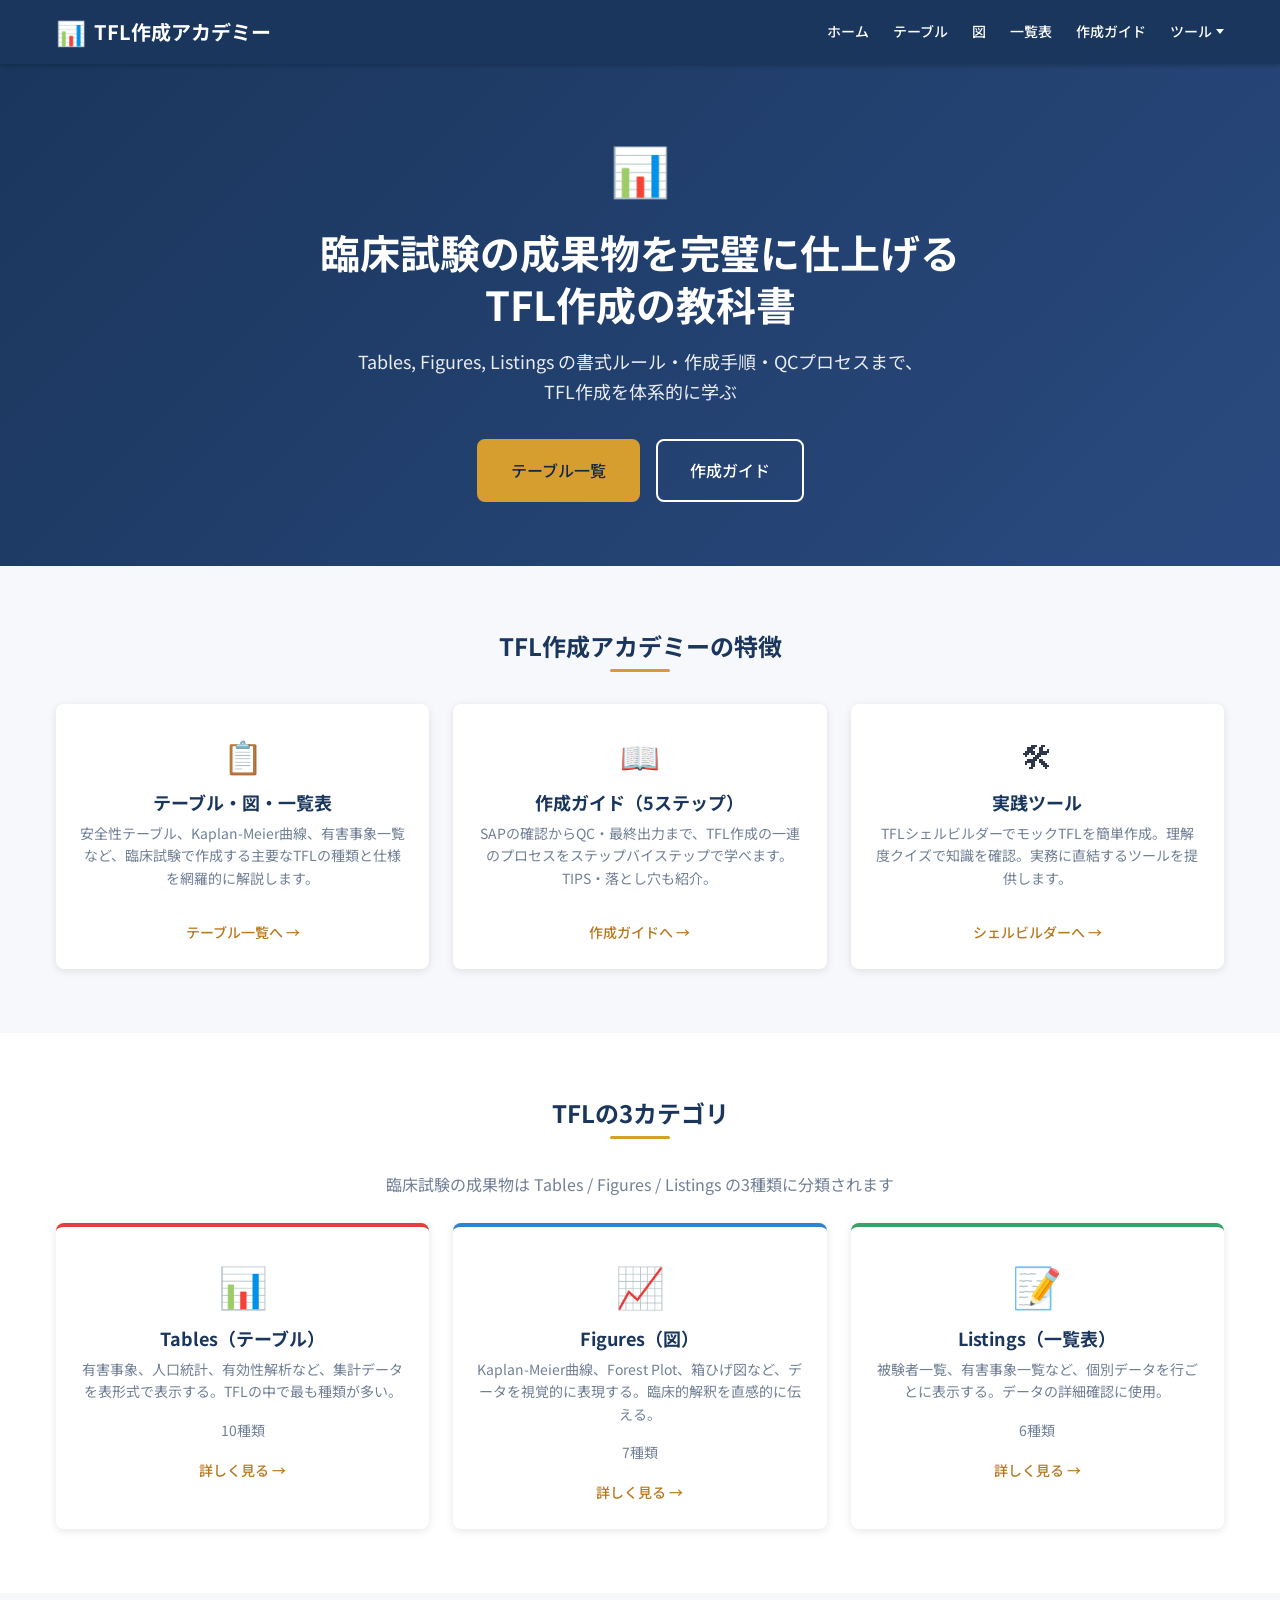
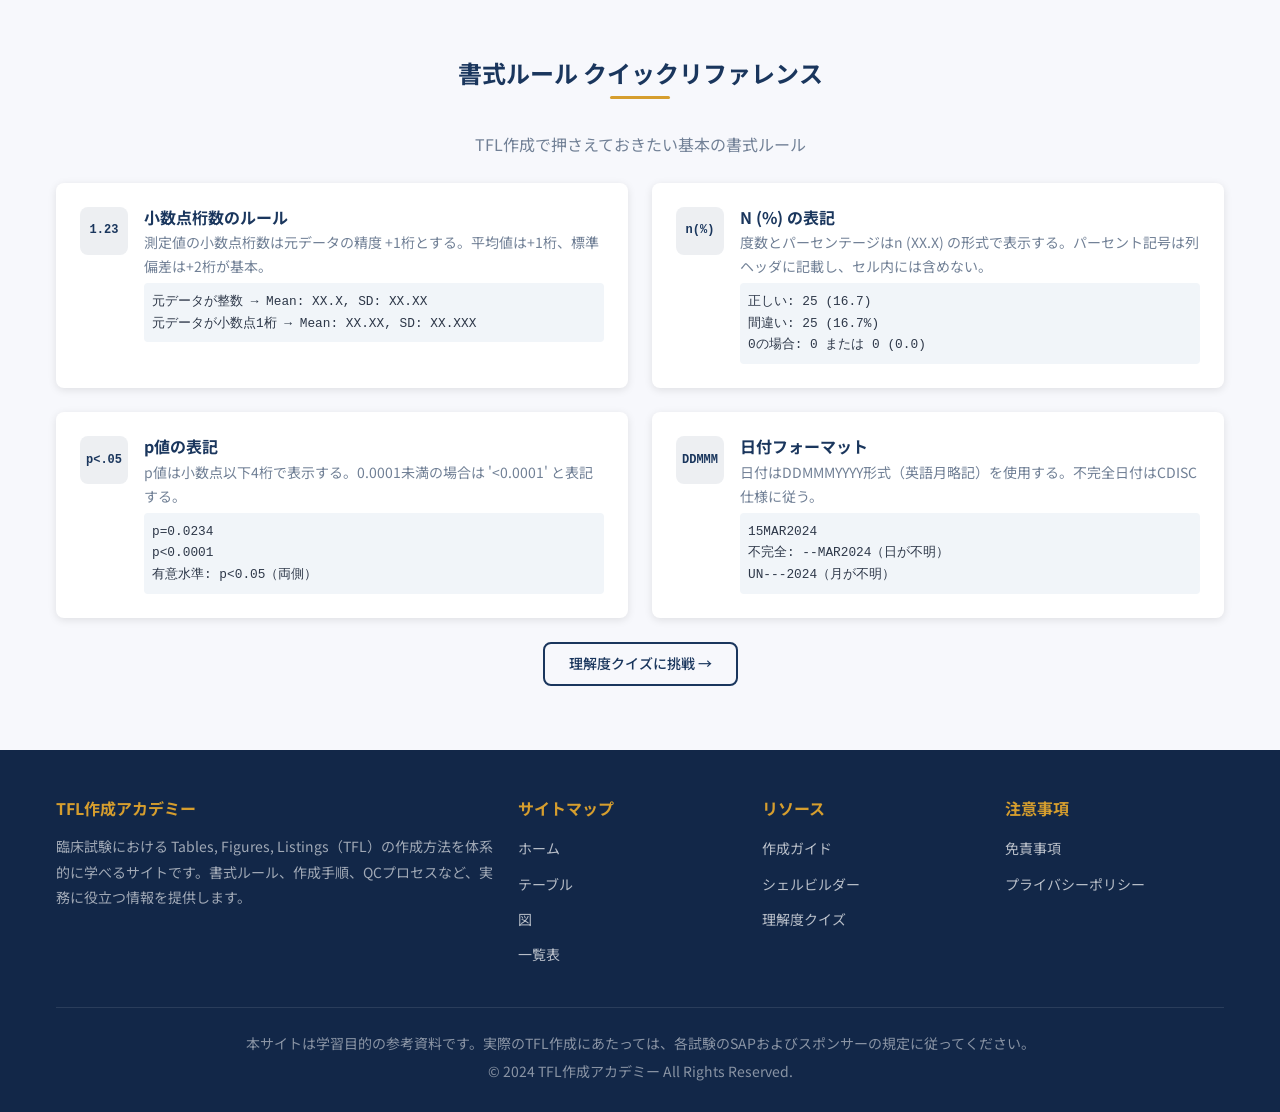
==== index.html @ 38e71429 "Initial commit" ====
<!DOCTYPE html>
<html lang="ja">
<head>
  <meta charset="UTF-8">
  <meta name="viewport" content="width=device-width, initial-scale=1.0">
  <meta name="description" content="TFL作成アカデミー - 臨床試験のTables, Figures, Listingsの作成方法を体系的に学ぶ。書式ルール・SASプログラミング・QCプロセスまで網羅。">
  <title>TFL作成アカデミー | 臨床試験TFL作成の教科書</title>

  <!-- Google Fonts -->
  <link rel="preconnect" href="https://fonts.googleapis.com">
  <link rel="preconnect" href="https://fonts.gstatic.com" crossorigin>
  <link href="https://fonts.googleapis.com/css2?family=Noto+Sans+JP:wght@400;500;700&display=swap" rel="stylesheet">

  <!-- CSS -->
  <link rel="stylesheet" href="css/style.css">
</head>
<body>

  <!-- ========== ヘッダー ========== -->
  <header class="site-header">
    <div class="container header-inner">
      <a href="index.html" class="site-logo">
        <span class="logo-icon">&#x1F4CA;</span>
        <span>TFL作成アカデミー</span>
      </a>

      <!-- デスクトップナビ -->
      <nav class="nav-menu" aria-label="メインナビゲーション">
        <a href="index.html">ホーム</a>
        <a href="tables/index.html">テーブル</a>
        <a href="figures/index.html">図</a>
        <a href="listings/index.html">一覧表</a>
        <a href="guide/index.html">作成ガイド</a>
        <div class="nav-dropdown">
          <span class="nav-dropdown-toggle nav-menu-link">ツール</span>
          <div class="nav-dropdown-menu">
            <a href="tools/shell-builder.html">シェルビルダー</a>
            <a href="tools/quiz.html">クイズ</a>
          </div>
        </div>
      </nav>

      <!-- ハンバーガー -->
      <button class="hamburger" id="hamburger" aria-label="メニューを開く" aria-expanded="false">
        <span></span>
        <span></span>
        <span></span>
      </button>
    </div>

    <!-- モバイルメニュー -->
    <nav class="mobile-menu" id="mobile-menu" aria-label="モバイルナビゲーション">
      <a href="index.html">ホーム</a>
      <a href="tables/index.html">テーブル</a>
      <a href="figures/index.html">図</a>
      <a href="listings/index.html">一覧表</a>
      <a href="guide/index.html">作成ガイド</a>
      <span class="mobile-submenu-label">ツール</span>
      <div class="mobile-submenu">
        <a href="tools/shell-builder.html">シェルビルダー</a>
        <a href="tools/quiz.html">クイズ</a>
      </div>
    </nav>
  </header>

  <!-- ========== メインコンテンツ ========== -->
  <main>

    <!-- ===== ヒーローセクション ===== -->
    <section class="hero">
      <div class="container">
        <span class="hero-icon" aria-hidden="true">&#x1F4CA;</span>
        <h1>臨床試験の成果物を完璧に仕上げる<br>TFL作成の教科書</h1>
        <p class="hero-subtitle">Tables, Figures, Listings の書式ルール・作成手順・QCプロセスまで、<br>TFL作成を体系的に学ぶ</p>
        <div class="hero-buttons">
          <a href="tables/index.html" class="btn btn-primary btn-lg">テーブル一覧</a>
          <a href="guide/index.html" class="btn btn-secondary btn-lg">作成ガイド</a>
        </div>
      </div>
    </section>

    <!-- ===== 特徴カード（3カラム） ===== -->
    <section class="section fade-in">
      <div class="container">
        <h2 class="section-title">TFL作成アカデミーの特徴</h2>
        <div class="grid grid-3">

          <div class="card text-center">
            <div class="card-icon">&#x1F4CB;</div>
            <h3 class="card-title">テーブル・図・一覧表</h3>
            <p class="card-text">安全性テーブル、Kaplan-Meier曲線、有害事象一覧など、臨床試験で作成する主要なTFLの種類と仕様を網羅的に解説します。</p>
            <a href="tables/index.html" class="card-link">テーブル一覧へ &rarr;</a>
          </div>

          <div class="card text-center">
            <div class="card-icon">&#x1F4D6;</div>
            <h3 class="card-title">作成ガイド（5ステップ）</h3>
            <p class="card-text">SAPの確認からQC・最終出力まで、TFL作成の一連のプロセスをステップバイステップで学べます。TIPS・落とし穴も紹介。</p>
            <a href="guide/index.html" class="card-link">作成ガイドへ &rarr;</a>
          </div>

          <div class="card text-center">
            <div class="card-icon">&#x1F6E0;</div>
            <h3 class="card-title">実践ツール</h3>
            <p class="card-text">TFLシェルビルダーでモックTFLを簡単作成。理解度クイズで知識を確認。実務に直結するツールを提供します。</p>
            <a href="tools/shell-builder.html" class="card-link">シェルビルダーへ &rarr;</a>
          </div>

        </div>
      </div>
    </section>

    <!-- ===== TFL種類の概要カード ===== -->
    <section class="section fade-in" id="tfl-overview" style="background-color: var(--color-white);">
      <div class="container">
        <h2 class="section-title">TFLの3カテゴリ</h2>
        <p class="text-center text-light mb-4">臨床試験の成果物は Tables / Figures / Listings の3種類に分類されます</p>

        <div class="grid grid-3" id="tfl-category-cards">
          <!-- JS で動的生成 -->
        </div>
      </div>
    </section>

    <!-- ===== 書式ルールクイックリファレンス ===== -->
    <section class="section fade-in" id="format-rules">
      <div class="container">
        <h2 class="section-title">書式ルール クイックリファレンス</h2>
        <p class="text-center text-light mb-4">TFL作成で押さえておきたい基本の書式ルール</p>

        <div class="grid grid-2" id="format-rule-cards">
          <!-- JS で動的生成 -->
        </div>

        <div class="text-center mt-4">
          <a href="tools/quiz.html" class="btn btn-outline">理解度クイズに挑戦 &rarr;</a>
        </div>
      </div>
    </section>

  </main>

  <!-- ========== フッター ========== -->
  <footer class="site-footer">
    <div class="container">
      <div class="footer-grid">

        <div class="footer-section">
          <h4>TFL作成アカデミー</h4>
          <p class="text-sm" style="color: rgba(255,255,255,0.6); line-height: 1.8;">
            臨床試験における Tables, Figures, Listings（TFL）の作成方法を体系的に学べるサイトです。書式ルール、作成手順、QCプロセスなど、実務に役立つ情報を提供します。
          </p>
        </div>

        <div class="footer-section">
          <h4>サイトマップ</h4>
          <ul>
            <li><a href="index.html">ホーム</a></li>
            <li><a href="tables/index.html">テーブル</a></li>
            <li><a href="figures/index.html">図</a></li>
            <li><a href="listings/index.html">一覧表</a></li>
          </ul>
        </div>

        <div class="footer-section">
          <h4>リソース</h4>
          <ul>
            <li><a href="guide/index.html">作成ガイド</a></li>
            <li><a href="tools/shell-builder.html">シェルビルダー</a></li>
            <li><a href="tools/quiz.html">理解度クイズ</a></li>
          </ul>
        </div>

        <div class="footer-section">
          <h4>注意事項</h4>
          <ul>
            <li><a href="#">免責事項</a></li>
            <li><a href="#">プライバシーポリシー</a></li>
          </ul>
        </div>

      </div>

      <div class="footer-bottom">
        <p>本サイトは学習目的の参考資料です。実際のTFL作成にあたっては、各試験のSAPおよびスポンサーの規定に従ってください。</p>
        <p>&copy; 2024 TFL作成アカデミー All Rights Reserved.</p>
      </div>
    </div>
  </footer>

  <!-- JS -->
  <script src="js/data.js"></script>
  <script src="js/main.js"></script>
  <script>
    document.addEventListener("DOMContentLoaded", function () {
      initTFLCategoryCards();
      initFormatRuleCards();
    });

    /* TFL カテゴリカード */
    function initTFLCategoryCards() {
      var container = document.getElementById("tfl-category-cards");
      if (!container) return;

      var categories = [
        {
          title: "Tables（テーブル）",
          icon: "&#x1F4CA;",
          description: "有害事象、人口統計、有効性解析など、集計データを表形式で表示する。TFLの中で最も種類が多い。",
          count: typeof TABLE_TYPES !== "undefined" ? TABLE_TYPES.length + "種類" : "",
          link: "tables/index.html",
          cardClass: "tables-card"
        },
        {
          title: "Figures（図）",
          icon: "&#x1F4C8;",
          description: "Kaplan-Meier曲線、Forest Plot、箱ひげ図など、データを視覚的に表現する。臨床的解釈を直感的に伝える。",
          count: typeof FIGURE_TYPES !== "undefined" ? FIGURE_TYPES.length + "種類" : "",
          link: "figures/index.html",
          cardClass: "figures-card"
        },
        {
          title: "Listings（一覧表）",
          icon: "&#x1F4DD;",
          description: "被験者一覧、有害事象一覧など、個別データを行ごとに表示する。データの詳細確認に使用。",
          count: typeof LISTING_TYPES !== "undefined" ? LISTING_TYPES.length + "種類" : "",
          link: "listings/index.html",
          cardClass: "listings-card"
        }
      ];

      var html = "";
      categories.forEach(function (cat) {
        html +=
          '<div class="card tfl-category-card ' + cat.cardClass + '">' +
            '<div class="tfl-category-icon">' + cat.icon + '</div>' +
            '<h3 class="card-title">' + cat.title + '</h3>' +
            '<p class="card-text">' + cat.description + '</p>' +
            '<div class="tfl-category-count">' + cat.count + '</div>' +
            '<a href="' + cat.link + '" class="card-link">詳しく見る &rarr;</a>' +
          '</div>';
      });

      container.innerHTML = html;
    }

    /* 書式ルールカード（主要4つ） */
    function initFormatRuleCards() {
      var container = document.getElementById("format-rule-cards");
      if (!container || typeof FORMAT_RULES === "undefined") return;

      var mainRules = FORMAT_RULES.slice(0, 4);
      var html = "";

      mainRules.forEach(function (rule) {
        html +=
          '<div class="card format-rule-card">' +
            '<div class="format-rule-icon">' + escapeHtml(rule.icon) + '</div>' +
            '<div class="format-rule-content">' +
              '<h4>' + escapeHtml(rule.name) + '</h4>' +
              '<p>' + escapeHtml(rule.description) + '</p>' +
              '<div class="format-rule-examples">' +
                rule.examples.map(function (ex) { return escapeHtml(ex); }).join("<br>") +
              '</div>' +
            '</div>' +
          '</div>';
      });

      container.innerHTML = html;
    }
  </script>
</body>
</html>
---- css/style.css ----
/* ============================================
   TFL作成アカデミー - 共通CSS
   ============================================ */

/* --- CSS変数定義 --- */
:root {
  /* カラーパレット */
  --color-primary: #1a365d;
  --color-primary-light: #2a4a7f;
  --color-primary-dark: #122748;
  --color-accent: #d69e2e;
  --color-accent-light: #ecc94b;
  --color-accent-dark: #b7791f;
  --color-success: #38a169;
  --color-warning: #e53e3e;
  --color-bg: #f7f8fc;
  --color-text: #2d3748;
  --color-text-light: #718096;
  --color-white: #ffffff;
  --color-border: #e2e8f0;

  /* カテゴリカラー */
  --cat-safety: #e53e3e;
  --cat-efficacy: #3182ce;
  --cat-demographics: #38a169;
  --cat-disposition: #805ad5;

  /* タイポグラフィ */
  --font-family: "Noto Sans JP", sans-serif;
  --font-mono: "Courier New", "SFMono-Regular", Consolas, monospace;
  --font-size-base: 16px;
  --font-size-sm: 0.875rem;
  --font-size-lg: 1.125rem;
  --font-size-xl: 1.25rem;
  --font-size-2xl: 1.5rem;
  --font-size-3xl: 2rem;
  --font-size-4xl: 2.5rem;
  --line-height-base: 1.7;
  --line-height-heading: 1.3;

  /* スペーシング */
  --spacing-1: 0.25rem;
  --spacing-2: 0.5rem;
  --spacing-3: 1rem;
  --spacing-4: 1.5rem;
  --spacing-5: 2rem;
  --spacing-6: 3rem;
  --spacing-8: 4rem;

  /* レイアウト */
  --max-width: 1200px;
  --border-radius: 8px;
  --card-shadow: 0 2px 8px rgba(0, 0, 0, 0.1);
  --card-shadow-hover: 0 4px 16px rgba(0, 0, 0, 0.15);

  /* トランジション */
  --transition-base: 0.3s ease;

  /* ヘッダー高さ */
  --header-height: 64px;
}

/* --- リセットCSS --- */
*,
*::before,
*::after {
  box-sizing: border-box;
  margin: 0;
  padding: 0;
}

html {
  font-size: var(--font-size-base);
  scroll-behavior: smooth;
  -webkit-text-size-adjust: 100%;
}

body {
  font-family: var(--font-family);
  font-size: 1rem;
  line-height: var(--line-height-base);
  color: var(--color-text);
  background-color: var(--color-bg);
  min-height: 100vh;
  display: flex;
  flex-direction: column;
  -webkit-font-smoothing: antialiased;
  -moz-osx-font-smoothing: grayscale;
}

ul,
ol {
  list-style: none;
}

a {
  color: var(--color-primary);
  text-decoration: none;
  transition: color var(--transition-base);
}

a:hover {
  color: var(--color-accent);
}

img {
  max-width: 100%;
  height: auto;
  display: block;
}

button {
  font-family: inherit;
  cursor: pointer;
  border: none;
  background: none;
}

table {
  border-collapse: collapse;
  width: 100%;
}

/* --- タイポグラフィ --- */
h1,
h2,
h3,
h4 {
  line-height: var(--line-height-heading);
  font-weight: 700;
  color: var(--color-primary);
}

h1 {
  font-size: var(--font-size-3xl);
  margin-bottom: var(--spacing-4);
}

h2 {
  font-size: var(--font-size-2xl);
  margin-bottom: var(--spacing-3);
}

h3 {
  font-size: var(--font-size-xl);
  margin-bottom: var(--spacing-2);
}

h4 {
  font-size: var(--font-size-lg);
  margin-bottom: var(--spacing-2);
}

p {
  margin-bottom: var(--spacing-3);
  color: var(--color-text);
}

/* --- レイアウト --- */
.container {
  width: 100%;
  max-width: var(--max-width);
  margin: 0 auto;
  padding: 0 var(--spacing-3);
}

.grid {
  display: grid;
  gap: var(--spacing-4);
}

.grid-2 {
  grid-template-columns: 1fr;
}

.grid-3 {
  grid-template-columns: 1fr;
}

.grid-4 {
  grid-template-columns: 1fr;
}

.flex {
  display: flex;
}

.flex-center {
  display: flex;
  align-items: center;
  justify-content: center;
}

.flex-between {
  display: flex;
  align-items: center;
  justify-content: space-between;
}

.flex-wrap {
  flex-wrap: wrap;
}

.flex-column {
  flex-direction: column;
}

.gap-1 { gap: var(--spacing-1); }
.gap-2 { gap: var(--spacing-2); }
.gap-3 { gap: var(--spacing-3); }
.gap-4 { gap: var(--spacing-4); }

/* --- ヘッダー & ナビゲーション --- */
.site-header {
  background-color: var(--color-primary);
  color: var(--color-white);
  position: sticky;
  top: 0;
  z-index: 1000;
  height: var(--header-height);
  box-shadow: 0 2px 4px rgba(0, 0, 0, 0.2);
}

.header-inner {
  display: flex;
  align-items: center;
  justify-content: space-between;
  height: 100%;
}

.site-logo {
  font-size: var(--font-size-xl);
  font-weight: 700;
  color: var(--color-white);
  display: flex;
  align-items: center;
  gap: var(--spacing-2);
}

.site-logo:hover {
  color: var(--color-accent);
}

.site-logo .logo-icon {
  font-size: var(--font-size-2xl);
}

/* デスクトップナビ */
.nav-menu {
  display: none;
  align-items: center;
  gap: var(--spacing-4);
}

.nav-menu a,
.nav-menu .nav-dropdown-toggle {
  color: var(--color-white);
  font-size: var(--font-size-sm);
  font-weight: 500;
  padding: var(--spacing-2) 0;
  position: relative;
  transition: color var(--transition-base);
}

.nav-menu a::after {
  content: "";
  position: absolute;
  bottom: 0;
  left: 0;
  width: 0;
  height: 2px;
  background-color: var(--color-accent);
  transition: width var(--transition-base);
}

.nav-menu a:hover,
.nav-menu .nav-dropdown-toggle:hover {
  color: var(--color-accent);
}

.nav-menu a:hover::after {
  width: 100%;
}

/* ナビドロップダウン */
.nav-dropdown {
  position: relative;
}

.nav-dropdown-toggle {
  display: inline-flex;
  align-items: center;
  gap: 0.25rem;
  cursor: pointer;
}

.nav-dropdown-toggle::after {
  content: "";
  display: inline-block;
  width: 0;
  height: 0;
  border-left: 4px solid transparent;
  border-right: 4px solid transparent;
  border-top: 5px solid currentColor;
  transition: transform var(--transition-base);
}

.nav-dropdown.active .nav-dropdown-toggle::after {
  transform: rotate(180deg);
}

.nav-dropdown-menu {
  display: none;
  position: absolute;
  top: 100%;
  left: 50%;
  transform: translateX(-50%);
  background-color: var(--color-white);
  border-radius: var(--border-radius);
  box-shadow: var(--card-shadow-hover);
  min-width: 180px;
  padding: var(--spacing-2) 0;
  margin-top: var(--spacing-2);
  z-index: 1001;
}

.nav-dropdown.active .nav-dropdown-menu {
  display: block;
}

.nav-dropdown-menu a {
  display: block;
  padding: var(--spacing-2) var(--spacing-4);
  color: var(--color-text);
  font-size: var(--font-size-sm);
  white-space: nowrap;
  transition: background-color var(--transition-base), color var(--transition-base);
}

.nav-dropdown-menu a:hover {
  background-color: var(--color-bg);
  color: var(--color-primary);
}

.nav-dropdown-menu a::after {
  display: none;
}

/* ハンバーガーメニュー */
.hamburger {
  display: flex;
  flex-direction: column;
  justify-content: center;
  align-items: center;
  width: 40px;
  height: 40px;
  cursor: pointer;
  z-index: 1100;
}

.hamburger span {
  display: block;
  width: 24px;
  height: 2px;
  background-color: var(--color-white);
  margin: 3px 0;
  transition: all var(--transition-base);
  border-radius: 2px;
}

.hamburger.active span:nth-child(1) {
  transform: rotate(45deg) translate(4px, 4px);
}

.hamburger.active span:nth-child(2) {
  opacity: 0;
}

.hamburger.active span:nth-child(3) {
  transform: rotate(-45deg) translate(4px, -4px);
}

/* モバイルメニュー */
.mobile-menu {
  display: none;
  position: fixed;
  top: var(--header-height);
  left: 0;
  right: 0;
  bottom: 0;
  background-color: var(--color-primary);
  z-index: 999;
  padding: var(--spacing-5);
  flex-direction: column;
  gap: var(--spacing-3);
  overflow-y: auto;
}

.mobile-menu.active {
  display: flex;
}

.mobile-menu a {
  color: var(--color-white);
  font-size: var(--font-size-lg);
  padding: var(--spacing-3);
  border-bottom: 1px solid rgba(255, 255, 255, 0.1);
  transition: all var(--transition-base);
}

.mobile-menu a:hover {
  color: var(--color-accent);
  padding-left: var(--spacing-4);
}

.mobile-menu .mobile-submenu-label {
  color: rgba(255, 255, 255, 0.5);
  font-size: var(--font-size-sm);
  padding: var(--spacing-2) var(--spacing-3) 0;
  border-bottom: none;
}

.mobile-menu .mobile-submenu a {
  font-size: var(--font-size-base);
  padding-left: var(--spacing-5);
}

/* --- メインコンテンツ --- */
main {
  flex: 1;
}

.section {
  padding: var(--spacing-6) 0;
}

.section-title {
  text-align: center;
  margin-bottom: var(--spacing-5);
  position: relative;
}

.section-title::after {
  content: "";
  display: block;
  width: 60px;
  height: 3px;
  background-color: var(--color-accent);
  margin: var(--spacing-2) auto 0;
  border-radius: 2px;
}

/* --- ヒーローセクション --- */
.hero {
  background: linear-gradient(135deg, var(--color-primary) 0%, var(--color-primary-light) 100%);
  color: var(--color-white);
  padding: var(--spacing-8) 0;
  text-align: center;
}

.hero h1 {
  color: var(--color-white);
  font-size: var(--font-size-2xl);
  margin-bottom: var(--spacing-3);
}

.hero .hero-subtitle {
  color: rgba(255, 255, 255, 0.9);
  font-size: var(--font-size-lg);
  margin-bottom: var(--spacing-5);
  max-width: 700px;
  margin-left: auto;
  margin-right: auto;
}

.hero p {
  color: rgba(255, 255, 255, 0.9);
}

.hero-icon {
  font-size: 3rem;
  margin-bottom: var(--spacing-3);
  display: block;
}

.hero-buttons {
  display: flex;
  gap: var(--spacing-3);
  justify-content: center;
  flex-wrap: wrap;
}

/* --- ボタン --- */
.btn {
  display: inline-flex;
  align-items: center;
  justify-content: center;
  padding: var(--spacing-2) var(--spacing-4);
  border-radius: var(--border-radius);
  font-weight: 500;
  font-size: var(--font-size-sm);
  transition: all var(--transition-base);
  cursor: pointer;
  border: 2px solid transparent;
  text-align: center;
}

.btn-lg {
  padding: var(--spacing-3) var(--spacing-5);
  font-size: var(--font-size-base);
}

.btn-primary {
  background-color: var(--color-accent);
  color: var(--color-primary-dark);
  border-color: var(--color-accent);
}

.btn-primary:hover {
  background-color: var(--color-accent-light);
  color: var(--color-primary-dark);
  transform: translateY(-2px);
  box-shadow: 0 4px 12px rgba(214, 158, 46, 0.4);
}

.btn-secondary {
  background-color: transparent;
  color: var(--color-white);
  border-color: var(--color-white);
}

.btn-secondary:hover {
  background-color: var(--color-white);
  color: var(--color-primary);
}

.btn-outline {
  background-color: transparent;
  color: var(--color-primary);
  border-color: var(--color-primary);
}

.btn-outline:hover {
  background-color: var(--color-primary);
  color: var(--color-white);
}

.btn-accent {
  background-color: var(--color-accent);
  color: var(--color-primary-dark);
  border-color: var(--color-accent);
}

.btn-accent:hover {
  background-color: var(--color-accent-dark);
  color: var(--color-white);
}

/* --- カード --- */
.card {
  background-color: var(--color-white);
  border-radius: var(--border-radius);
  padding: var(--spacing-4);
  box-shadow: var(--card-shadow);
  transition: all var(--transition-base);
}

.card:hover {
  box-shadow: var(--card-shadow-hover);
  transform: translateY(-2px);
}

.card-icon {
  font-size: 2rem;
  margin-bottom: var(--spacing-2);
}

.card-title {
  font-size: var(--font-size-lg);
  font-weight: 700;
  color: var(--color-primary);
  margin-bottom: var(--spacing-2);
}

.card-text {
  font-size: var(--font-size-sm);
  color: var(--color-text-light);
  line-height: 1.6;
}

.card-link {
  display: inline-block;
  margin-top: var(--spacing-3);
  font-size: var(--font-size-sm);
  font-weight: 500;
  color: var(--color-accent-dark);
}

.card-link:hover {
  color: var(--color-accent);
}

.text-center {
  text-align: center;
}

.text-light {
  color: var(--color-text-light);
}

.text-sm {
  font-size: var(--font-size-sm);
}

.mb-2 { margin-bottom: var(--spacing-2); }
.mb-3 { margin-bottom: var(--spacing-3); }
.mb-4 { margin-bottom: var(--spacing-4); }
.mt-2 { margin-top: var(--spacing-2); }
.mt-3 { margin-top: var(--spacing-3); }
.mt-4 { margin-top: var(--spacing-4); }

/* --- バッジ --- */
.badge {
  display: inline-block;
  padding: 0.15rem 0.6rem;
  border-radius: 20px;
  font-size: 0.75rem;
  font-weight: 600;
  line-height: 1.4;
}

.badge-safety {
  background-color: rgba(229, 62, 62, 0.12);
  color: var(--cat-safety);
}

.badge-efficacy {
  background-color: rgba(49, 130, 206, 0.12);
  color: var(--cat-efficacy);
}

.badge-demographics {
  background-color: rgba(56, 161, 105, 0.12);
  color: var(--cat-demographics);
}

.badge-disposition {
  background-color: rgba(128, 90, 213, 0.12);
  color: var(--cat-disposition);
}

/* --- テーブル --- */
.data-table {
  width: 100%;
  border-collapse: collapse;
  font-size: var(--font-size-sm);
}

.data-table thead th {
  background-color: var(--color-primary);
  color: var(--color-white);
  padding: var(--spacing-2) var(--spacing-3);
  text-align: left;
  font-weight: 600;
  white-space: nowrap;
}

.data-table tbody td {
  padding: var(--spacing-2) var(--spacing-3);
  border-bottom: 1px solid var(--color-border);
  vertical-align: top;
}

.data-table tbody tr:hover {
  background-color: rgba(26, 54, 93, 0.04);
}

.table-wrapper {
  overflow-x: auto;
  -webkit-overflow-scrolling: touch;
}

.table-responsive-cards {
  margin-bottom: var(--spacing-3);
}

/* --- テーブルプレビュー --- */
.tfl-preview {
  background-color: #fefefe;
  border: 1px solid var(--color-border);
  border-radius: var(--border-radius);
  padding: var(--spacing-4);
  font-family: var(--font-mono);
  font-size: 0.8rem;
  line-height: 1.5;
  overflow-x: auto;
}

.tfl-preview .tfl-title {
  font-weight: 700;
  margin-bottom: var(--spacing-2);
  color: var(--color-primary);
}

.tfl-preview .tfl-header {
  border-bottom: 2px solid var(--color-primary);
  padding-bottom: var(--spacing-1);
  margin-bottom: var(--spacing-2);
  font-weight: 600;
}

.tfl-preview .tfl-body {
  margin-bottom: var(--spacing-2);
}

.tfl-preview .tfl-row {
  display: flex;
  gap: var(--spacing-4);
  padding: 2px 0;
}

.tfl-preview .tfl-row.indent {
  padding-left: var(--spacing-4);
}

.tfl-preview .tfl-footnote {
  border-top: 1px solid var(--color-border);
  padding-top: var(--spacing-2);
  margin-top: var(--spacing-2);
  font-size: 0.75rem;
  color: var(--color-text-light);
}

.tfl-preview-table {
  width: 100%;
  border-collapse: collapse;
  font-family: var(--font-mono);
  font-size: 0.8rem;
}

.tfl-preview-table thead th {
  background-color: var(--color-primary);
  color: var(--color-white);
  padding: 6px 10px;
  text-align: center;
  font-weight: 600;
  font-size: 0.75rem;
  border: 1px solid var(--color-primary-dark);
}

.tfl-preview-table tbody td {
  padding: 4px 10px;
  border: 1px solid var(--color-border);
  font-size: 0.78rem;
}

.tfl-preview-table tbody td:first-child {
  text-align: left;
}

.tfl-preview-table tbody td:not(:first-child) {
  text-align: center;
}

/* --- コードブロック --- */
.code-block {
  background-color: #1e293b;
  color: #e2e8f0;
  border-radius: var(--border-radius);
  padding: var(--spacing-4);
  font-family: var(--font-mono);
  font-size: 0.85rem;
  line-height: 1.6;
  overflow-x: auto;
  position: relative;
}

.code-block .code-label {
  display: inline-block;
  background-color: var(--color-accent);
  color: var(--color-primary-dark);
  font-size: 0.7rem;
  font-weight: 600;
  padding: 2px 8px;
  border-radius: 4px;
  position: absolute;
  top: 8px;
  right: 8px;
}

.code-keyword {
  color: #93c5fd;
}

.code-string {
  color: #86efac;
}

.code-comment {
  color: #94a3b8;
}

/* --- TFLシェルビルダー --- */
.shell-builder-form {
  display: flex;
  flex-direction: column;
  gap: var(--spacing-4);
}

.form-group {
  display: flex;
  flex-direction: column;
  gap: var(--spacing-1);
}

.form-group label {
  font-weight: 600;
  font-size: var(--font-size-sm);
  color: var(--color-primary);
}

.form-group input,
.form-group select,
.form-group textarea {
  padding: var(--spacing-2) var(--spacing-3);
  border: 1px solid var(--color-border);
  border-radius: var(--border-radius);
  font-family: var(--font-family);
  font-size: var(--font-size-sm);
  transition: border-color var(--transition-base);
}

.form-group input:focus,
.form-group select:focus,
.form-group textarea:focus {
  outline: none;
  border-color: var(--color-primary);
  box-shadow: 0 0 0 3px rgba(26, 54, 93, 0.1);
}

.form-group textarea {
  resize: vertical;
  min-height: 80px;
}

/* --- フィルター --- */
.filter-bar {
  display: flex;
  gap: var(--spacing-2);
  flex-wrap: wrap;
  margin-bottom: var(--spacing-4);
  justify-content: center;
}

.filter-btn {
  padding: var(--spacing-2) var(--spacing-3);
  border: 1px solid var(--color-border);
  border-radius: 20px;
  font-size: var(--font-size-sm);
  background-color: var(--color-white);
  color: var(--color-text);
  cursor: pointer;
  transition: all var(--transition-base);
}

.filter-btn:hover {
  border-color: var(--color-primary);
  color: var(--color-primary);
}

.filter-btn.active {
  background-color: var(--color-primary);
  color: var(--color-white);
  border-color: var(--color-primary);
}

/* --- 詳細パネル --- */
.detail-panel {
  background-color: var(--color-white);
  border-radius: var(--border-radius);
  padding: var(--spacing-5);
  box-shadow: var(--card-shadow);
}

.detail-panel h2 {
  margin-bottom: var(--spacing-3);
}

.detail-section {
  margin-bottom: var(--spacing-4);
}

.detail-section h3 {
  font-size: var(--font-size-lg);
  margin-bottom: var(--spacing-2);
  padding-bottom: var(--spacing-1);
  border-bottom: 2px solid var(--color-accent);
  display: inline-block;
}

.detail-section ul {
  list-style: disc;
  padding-left: var(--spacing-4);
}

.detail-section ul li {
  margin-bottom: var(--spacing-1);
  font-size: var(--font-size-sm);
  color: var(--color-text);
  line-height: 1.6;
}

.back-link {
  display: inline-flex;
  align-items: center;
  gap: var(--spacing-1);
  margin-bottom: var(--spacing-4);
  font-size: var(--font-size-sm);
  color: var(--color-text-light);
}

.back-link:hover {
  color: var(--color-primary);
}

/* --- ガイドレイアウト --- */
.guide-layout {
  display: flex;
  gap: var(--spacing-5);
}

.guide-sidebar {
  display: none;
  width: 260px;
  flex-shrink: 0;
  position: sticky;
  top: calc(var(--header-height) + var(--spacing-3));
  height: fit-content;
  max-height: calc(100vh - var(--header-height) - var(--spacing-6));
  overflow-y: auto;
}

.guide-sidebar-inner {
  background-color: var(--color-white);
  border-radius: var(--border-radius);
  padding: var(--spacing-3);
  box-shadow: var(--card-shadow);
}

.guide-sidebar-inner h3 {
  font-size: var(--font-size-base);
  margin-bottom: var(--spacing-3);
  padding-bottom: var(--spacing-2);
  border-bottom: 2px solid var(--color-accent);
}

.guide-sidebar-inner a {
  display: block;
  padding: var(--spacing-2) var(--spacing-3);
  font-size: var(--font-size-sm);
  color: var(--color-text-light);
  border-left: 3px solid transparent;
  transition: all var(--transition-base);
  border-radius: 0 4px 4px 0;
}

.guide-sidebar-inner a:hover {
  color: var(--color-primary);
  background-color: rgba(26, 54, 93, 0.04);
}

.guide-sidebar-inner a.active {
  color: var(--color-primary);
  border-left-color: var(--color-accent);
  background-color: rgba(214, 158, 46, 0.08);
  font-weight: 600;
}

.guide-content {
  flex: 1;
  min-width: 0;
}

/* ガイドステップ */
.guide-step {
  background-color: var(--color-white);
  border-radius: var(--border-radius);
  padding: var(--spacing-5);
  margin-bottom: var(--spacing-4);
  box-shadow: var(--card-shadow);
  scroll-margin-top: calc(var(--header-height) + var(--spacing-3));
}

.step-number {
  display: inline-flex;
  align-items: center;
  justify-content: center;
  width: 36px;
  height: 36px;
  border-radius: 50%;
  background-color: var(--color-accent);
  color: var(--color-primary-dark);
  font-weight: 700;
  font-size: var(--font-size-lg);
  margin-right: var(--spacing-2);
}

.step-header {
  display: flex;
  align-items: center;
  margin-bottom: var(--spacing-3);
}

.step-header h2 {
  margin-bottom: 0;
}

.tip-box {
  background-color: rgba(214, 158, 46, 0.08);
  border-left: 4px solid var(--color-accent);
  padding: var(--spacing-3);
  border-radius: 0 var(--border-radius) var(--border-radius) 0;
  margin: var(--spacing-3) 0;
}

.tip-box h4 {
  color: var(--color-accent-dark);
  margin-bottom: var(--spacing-1);
}

.pitfall-box {
  background-color: rgba(229, 62, 62, 0.06);
  border-left: 4px solid var(--color-warning);
  padding: var(--spacing-3);
  border-radius: 0 var(--border-radius) var(--border-radius) 0;
  margin: var(--spacing-3) 0;
}

.pitfall-box h4 {
  color: var(--color-warning);
  margin-bottom: var(--spacing-1);
}

.pitfall-box ul,
.tip-box ul {
  list-style: disc;
  padding-left: var(--spacing-4);
}

.pitfall-box ul li,
.tip-box ul li {
  font-size: var(--font-size-sm);
  margin-bottom: var(--spacing-1);
}

/* --- CSS Art for Figures --- */
.figure-art {
  background-color: #f8fafc;
  border: 1px solid var(--color-border);
  border-radius: var(--border-radius);
  padding: var(--spacing-4);
  min-height: 180px;
  display: flex;
  align-items: flex-end;
  justify-content: center;
  gap: var(--spacing-2);
  position: relative;
  overflow: hidden;
}

/* 棒グラフ風 */
.figure-art.bar-chart .bar {
  width: 30px;
  border-radius: 4px 4px 0 0;
  transition: height 0.6s ease;
}

.figure-art.bar-chart .bar.group-a {
  background-color: var(--color-primary);
}

.figure-art.bar-chart .bar.group-b {
  background-color: var(--color-accent);
}

/* 折れ線グラフ風 */
.figure-art.line-chart {
  align-items: center;
  padding-bottom: var(--spacing-6);
}

.figure-art.line-chart svg {
  width: 100%;
  height: 140px;
}

.figure-art.line-chart .line-a {
  stroke: var(--color-primary);
  stroke-width: 2;
  fill: none;
}

.figure-art.line-chart .line-b {
  stroke: var(--color-accent);
  stroke-width: 2;
  fill: none;
}

/* KM曲線風 */
.figure-art.km-curve {
  align-items: center;
  padding-bottom: var(--spacing-6);
}

.figure-art.km-curve svg {
  width: 100%;
  height: 140px;
}

/* Forest Plot風 */
.figure-art.forest-plot {
  flex-direction: column;
  align-items: stretch;
  gap: var(--spacing-1);
  padding: var(--spacing-3);
}

.forest-row {
  display: flex;
  align-items: center;
  gap: var(--spacing-2);
  height: 24px;
}

.forest-label {
  width: 80px;
  font-size: 0.7rem;
  text-align: right;
  color: var(--color-text-light);
}

.forest-bar-area {
  flex: 1;
  position: relative;
  height: 100%;
  display: flex;
  align-items: center;
}

.forest-ci {
  height: 2px;
  background-color: var(--color-primary);
  position: absolute;
}

.forest-point {
  width: 8px;
  height: 8px;
  border-radius: 50%;
  background-color: var(--color-primary);
  position: absolute;
  z-index: 1;
}

.forest-null-line {
  position: absolute;
  left: 50%;
  top: 0;
  bottom: 0;
  width: 1px;
  background-color: var(--color-warning);
  opacity: 0.5;
}

/* ウォーターフォール風 */
.figure-art.waterfall {
  gap: 2px;
  padding-top: 80px;
  align-items: center;
}

.figure-art.waterfall .wf-bar {
  width: 8px;
  border-radius: 2px;
}

.figure-art.waterfall .wf-bar.positive {
  background-color: var(--color-warning);
  align-self: center;
  transform: translateY(-50%);
}

.figure-art.waterfall .wf-bar.negative {
  background-color: var(--color-primary);
  align-self: center;
  transform: translateY(50%);
}

.figure-art.waterfall .wf-zero-line {
  position: absolute;
  left: var(--spacing-4);
  right: var(--spacing-4);
  top: 50%;
  height: 1px;
  background-color: var(--color-text-light);
}

/* 箱ひげ図風 */
.figure-art.box-plot {
  gap: var(--spacing-5);
  padding: var(--spacing-4) var(--spacing-6);
}

.box-group {
  display: flex;
  flex-direction: column;
  align-items: center;
  width: 50px;
}

.box-whisker {
  width: 2px;
  background-color: var(--color-text);
}

.box-body {
  width: 36px;
  border: 2px solid var(--color-primary);
  background-color: rgba(26, 54, 93, 0.1);
  position: relative;
}

.box-median {
  position: absolute;
  left: 0;
  right: 0;
  height: 2px;
  background-color: var(--color-accent);
}

/* スイマープロット風 */
.figure-art.swimmer-plot {
  flex-direction: column;
  align-items: stretch;
  gap: 4px;
  padding: var(--spacing-3);
}

.swimmer-row {
  display: flex;
  align-items: center;
  gap: var(--spacing-2);
  height: 16px;
}

.swimmer-label {
  width: 30px;
  font-size: 0.65rem;
  text-align: right;
  color: var(--color-text-light);
}

.swimmer-bar-area {
  flex: 1;
  height: 100%;
  position: relative;
}

.swimmer-bar {
  height: 10px;
  border-radius: 3px;
  position: absolute;
  top: 3px;
}

.swimmer-bar.ongoing {
  background-color: var(--color-primary);
}

.swimmer-bar.response {
  background-color: var(--color-success);
}

.swimmer-bar.progression {
  background-color: var(--color-warning);
}

/* --- クイズ --- */
.quiz-container {
  max-width: 700px;
  margin: 0 auto;
}

.quiz-progress {
  background-color: var(--color-border);
  border-radius: 10px;
  height: 8px;
  margin-bottom: var(--spacing-4);
  overflow: hidden;
}

.quiz-progress-bar {
  height: 100%;
  background-color: var(--color-accent);
  border-radius: 10px;
  transition: width 0.4s ease;
}

.quiz-question-number {
  font-size: var(--font-size-sm);
  color: var(--color-text-light);
  margin-bottom: var(--spacing-2);
}

.quiz-question {
  font-size: var(--font-size-lg);
  font-weight: 700;
  color: var(--color-primary);
  margin-bottom: var(--spacing-4);
  line-height: 1.6;
}

.quiz-choices {
  display: flex;
  flex-direction: column;
  gap: var(--spacing-2);
}

.quiz-choice {
  padding: var(--spacing-3);
  border: 2px solid var(--color-border);
  border-radius: var(--border-radius);
  cursor: pointer;
  transition: all var(--transition-base);
  font-size: var(--font-size-sm);
  background-color: var(--color-white);
}

.quiz-choice:hover {
  border-color: var(--color-primary);
  background-color: rgba(26, 54, 93, 0.04);
}

.quiz-choice.selected {
  border-color: var(--color-primary);
  background-color: rgba(26, 54, 93, 0.08);
}

.quiz-choice.correct {
  border-color: var(--color-success);
  background-color: rgba(56, 161, 105, 0.1);
}

.quiz-choice.incorrect {
  border-color: var(--color-warning);
  background-color: rgba(229, 62, 62, 0.06);
}

.quiz-choice.disabled {
  pointer-events: none;
  opacity: 0.7;
}

.quiz-explanation {
  background-color: rgba(214, 158, 46, 0.08);
  border-left: 4px solid var(--color-accent);
  padding: var(--spacing-3);
  border-radius: 0 var(--border-radius) var(--border-radius) 0;
  margin-top: var(--spacing-3);
  font-size: var(--font-size-sm);
  line-height: 1.7;
}

.quiz-nav {
  display: flex;
  justify-content: flex-end;
  margin-top: var(--spacing-4);
}

/* クイズ結果 */
.quiz-result {
  text-align: center;
}

.quiz-result-score {
  font-size: var(--font-size-4xl);
  font-weight: 700;
  color: var(--color-accent);
  margin-bottom: var(--spacing-2);
}

.quiz-result-title {
  font-size: var(--font-size-2xl);
  color: var(--color-primary);
  margin-bottom: var(--spacing-3);
}

.quiz-result-description {
  font-size: var(--font-size-base);
  color: var(--color-text);
  margin-bottom: var(--spacing-2);
  max-width: 500px;
  margin-left: auto;
  margin-right: auto;
}

.quiz-result-advice {
  font-size: var(--font-size-sm);
  color: var(--color-text-light);
  max-width: 500px;
  margin: 0 auto var(--spacing-4);
}

.quiz-result-buttons {
  display: flex;
  gap: var(--spacing-3);
  justify-content: center;
  flex-wrap: wrap;
}

/* --- 書式ルールカード --- */
.format-rule-card {
  display: flex;
  gap: var(--spacing-3);
  align-items: flex-start;
}

.format-rule-icon {
  display: flex;
  align-items: center;
  justify-content: center;
  width: 48px;
  height: 48px;
  border-radius: var(--border-radius);
  background-color: rgba(26, 54, 93, 0.08);
  color: var(--color-primary);
  font-weight: 700;
  font-size: 0.75rem;
  flex-shrink: 0;
  font-family: var(--font-mono);
}

.format-rule-content {
  flex: 1;
}

.format-rule-content h4 {
  font-size: var(--font-size-base);
  margin-bottom: var(--spacing-1);
}

.format-rule-content p {
  font-size: var(--font-size-sm);
  color: var(--color-text-light);
  margin-bottom: var(--spacing-1);
}

.format-rule-examples {
  font-size: 0.8rem;
  color: var(--color-text);
  font-family: var(--font-mono);
  background-color: #f1f5f9;
  padding: var(--spacing-2);
  border-radius: 4px;
}

/* --- TFL概要カード --- */
.tfl-category-card {
  border-top: 4px solid var(--color-primary);
  text-align: center;
}

.tfl-category-card.tables-card {
  border-top-color: var(--cat-safety);
}

.tfl-category-card.figures-card {
  border-top-color: var(--cat-efficacy);
}

.tfl-category-card.listings-card {
  border-top-color: var(--cat-demographics);
}

.tfl-category-icon {
  font-size: 2.5rem;
  margin-bottom: var(--spacing-2);
}

.tfl-category-count {
  font-size: var(--font-size-sm);
  color: var(--color-text-light);
  margin-top: var(--spacing-1);
}

/* --- コピーボタン --- */
.copy-btn {
  display: inline-flex;
  align-items: center;
  gap: var(--spacing-1);
  padding: var(--spacing-2) var(--spacing-3);
  background-color: var(--color-primary);
  color: var(--color-white);
  border-radius: var(--border-radius);
  font-size: var(--font-size-sm);
  cursor: pointer;
  transition: all var(--transition-base);
  border: none;
}

.copy-btn:hover {
  background-color: var(--color-primary-light);
}

.copy-btn.copied {
  background-color: var(--color-success);
}

/* --- Listings テーブル --- */
.listing-preview-table {
  width: 100%;
  border-collapse: collapse;
  font-family: var(--font-mono);
  font-size: 0.75rem;
}

.listing-preview-table thead th {
  background-color: var(--color-primary);
  color: var(--color-white);
  padding: 5px 8px;
  text-align: left;
  font-weight: 600;
  white-space: nowrap;
  font-size: 0.7rem;
}

.listing-preview-table tbody td {
  padding: 4px 8px;
  border-bottom: 1px solid var(--color-border);
  white-space: nowrap;
}

.listing-preview-table tbody tr:nth-child(even) {
  background-color: rgba(26, 54, 93, 0.02);
}

/* --- フェードインアニメーション --- */
.fade-in {
  opacity: 0;
  transform: translateY(20px);
  transition: opacity 0.6s ease, transform 0.6s ease;
}

.fade-in.visible {
  opacity: 1;
  transform: translateY(0);
}

/* --- フッター --- */
.site-footer {
  background-color: var(--color-primary-dark);
  color: var(--color-white);
  padding: var(--spacing-6) 0 var(--spacing-4);
  margin-top: auto;
}

.footer-grid {
  display: grid;
  grid-template-columns: 1fr;
  gap: var(--spacing-4);
  margin-bottom: var(--spacing-5);
}

.footer-section h4 {
  color: var(--color-accent);
  margin-bottom: var(--spacing-3);
  font-size: var(--font-size-base);
}

.footer-section p {
  color: rgba(255, 255, 255, 0.6);
  font-size: var(--font-size-sm);
  line-height: 1.8;
}

.footer-section ul li {
  margin-bottom: var(--spacing-2);
}

.footer-section ul li a {
  color: rgba(255, 255, 255, 0.7);
  font-size: var(--font-size-sm);
  transition: color var(--transition-base);
}

.footer-section ul li a:hover {
  color: var(--color-accent);
}

.footer-bottom {
  border-top: 1px solid rgba(255, 255, 255, 0.1);
  padding-top: var(--spacing-4);
  text-align: center;
}

.footer-bottom p {
  color: rgba(255, 255, 255, 0.5);
  font-size: var(--font-size-sm);
  margin-bottom: var(--spacing-1);
}

/* --- ページタイトル --- */
.page-header {
  background: linear-gradient(135deg, var(--color-primary) 0%, var(--color-primary-light) 100%);
  color: var(--color-white);
  padding: var(--spacing-5) 0;
  text-align: center;
}

.page-header h1 {
  color: var(--color-white);
  font-size: var(--font-size-2xl);
  margin-bottom: var(--spacing-2);
}

.page-header p {
  color: rgba(255, 255, 255, 0.8);
  font-size: var(--font-size-base);
}

/* --- シェルビルダー固有 --- */
.shell-output {
  background-color: var(--color-white);
  border: 2px solid var(--color-border);
  border-radius: var(--border-radius);
  padding: var(--spacing-4);
  font-family: var(--font-mono);
  font-size: 0.8rem;
  line-height: 1.8;
  white-space: pre-wrap;
  word-break: break-word;
  min-height: 200px;
}

/* --- レスポンシブ --- */

/* タブレット */
@media (min-width: 600px) {
  .grid-2 {
    grid-template-columns: repeat(2, 1fr);
  }

  .grid-3 {
    grid-template-columns: repeat(2, 1fr);
  }

  .grid-4 {
    grid-template-columns: repeat(2, 1fr);
  }

  .footer-grid {
    grid-template-columns: repeat(2, 1fr);
  }

  .hero h1 {
    font-size: var(--font-size-3xl);
  }

  .page-header h1 {
    font-size: var(--font-size-3xl);
  }
}

/* デスクトップ */
@media (min-width: 1024px) {
  .nav-menu {
    display: flex;
  }

  .hamburger {
    display: none;
  }

  .grid-3 {
    grid-template-columns: repeat(3, 1fr);
  }

  .grid-4 {
    grid-template-columns: repeat(4, 1fr);
  }

  .footer-grid {
    grid-template-columns: 2fr 1fr 1fr 1fr;
  }

  .hero {
    padding: var(--spacing-8) 0 var(--spacing-8);
  }

  .hero h1 {
    font-size: var(--font-size-4xl);
  }

  .section {
    padding: var(--spacing-8) 0;
  }

  /* ガイドサイドバー */
  .guide-sidebar {
    display: block;
  }
}
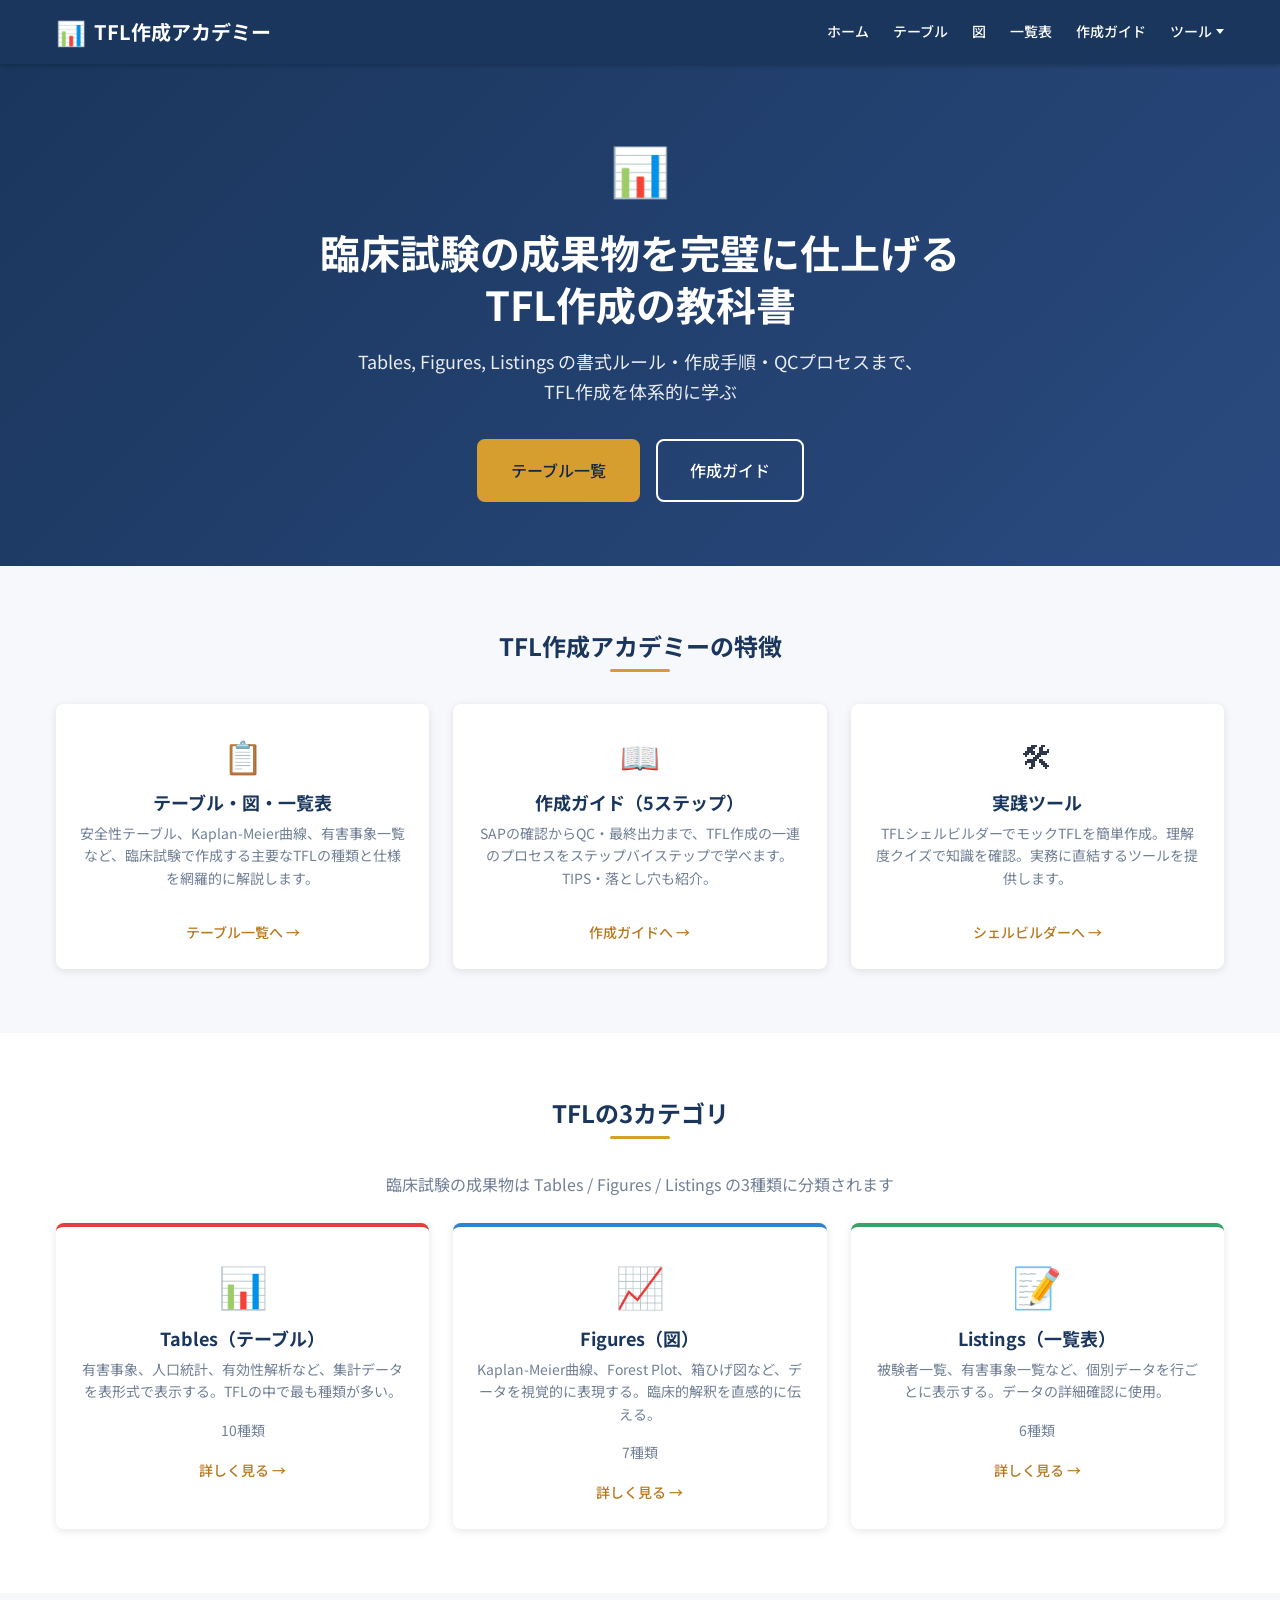
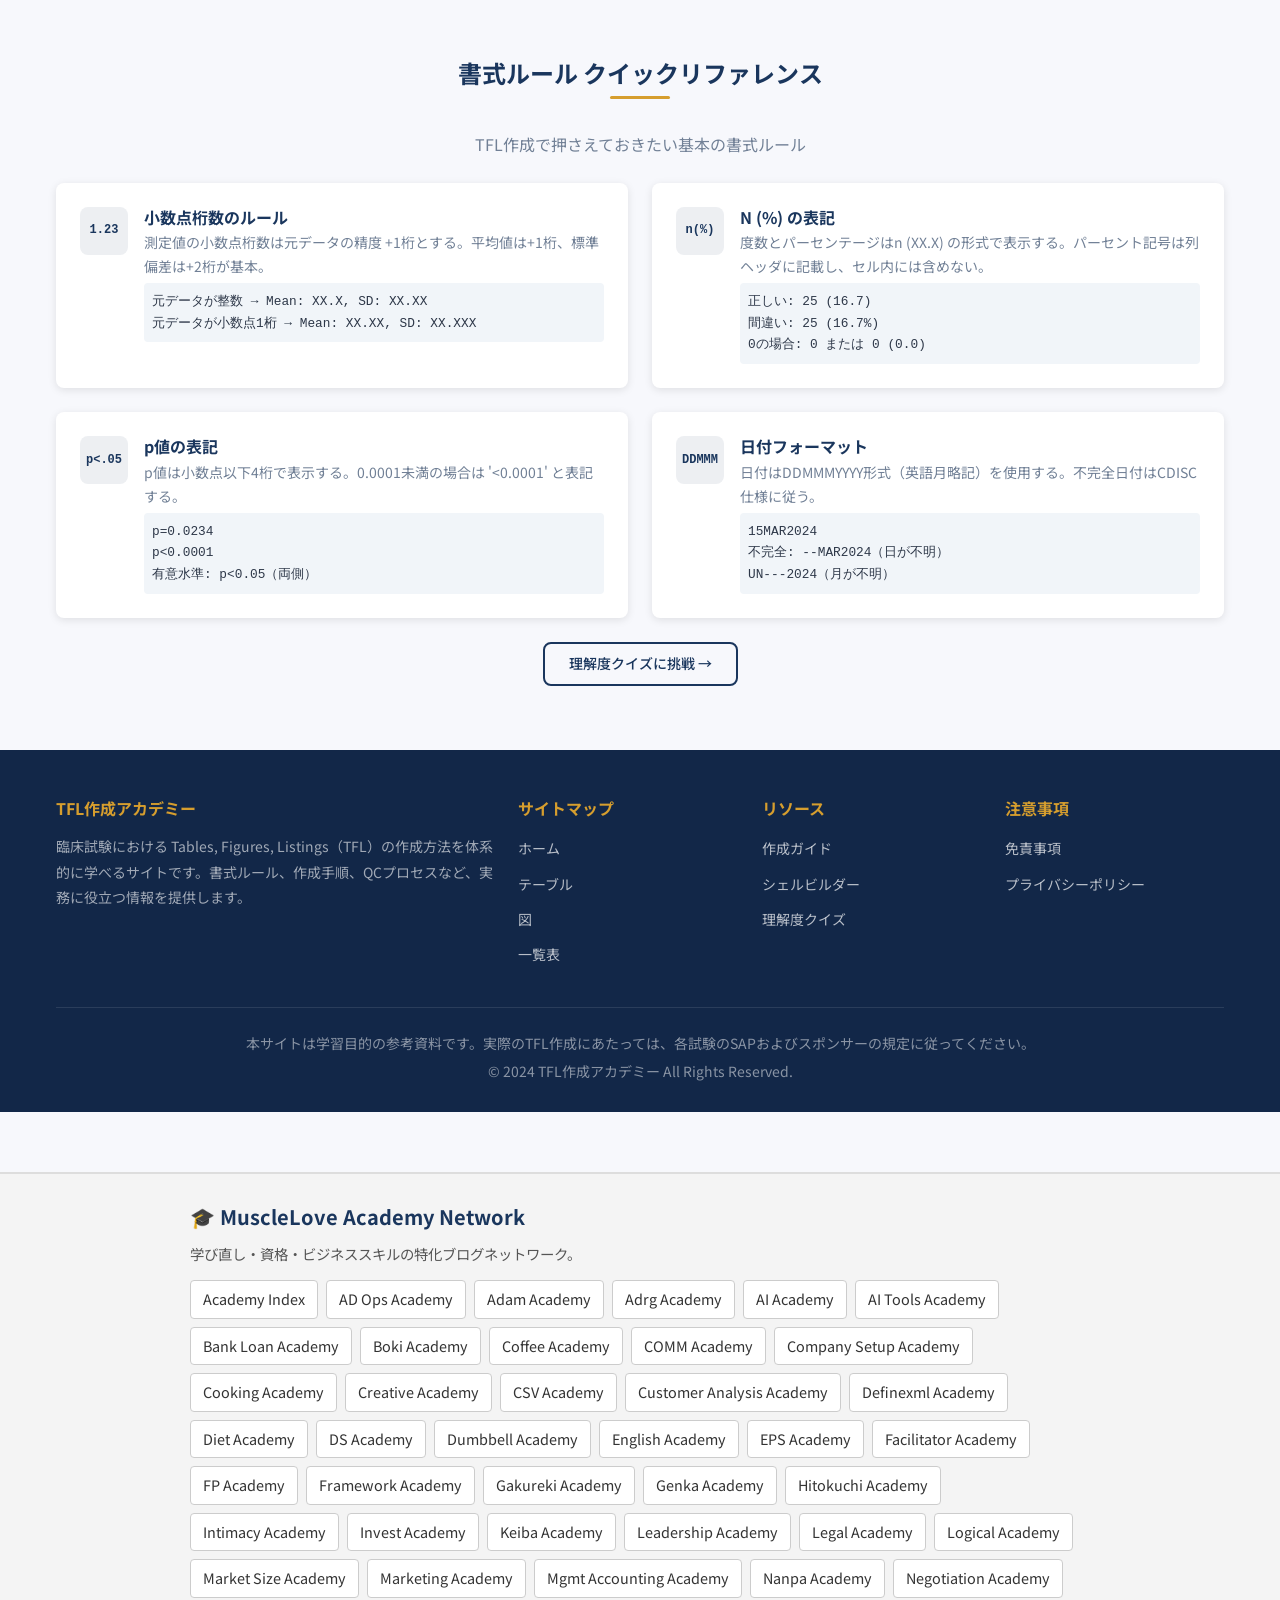
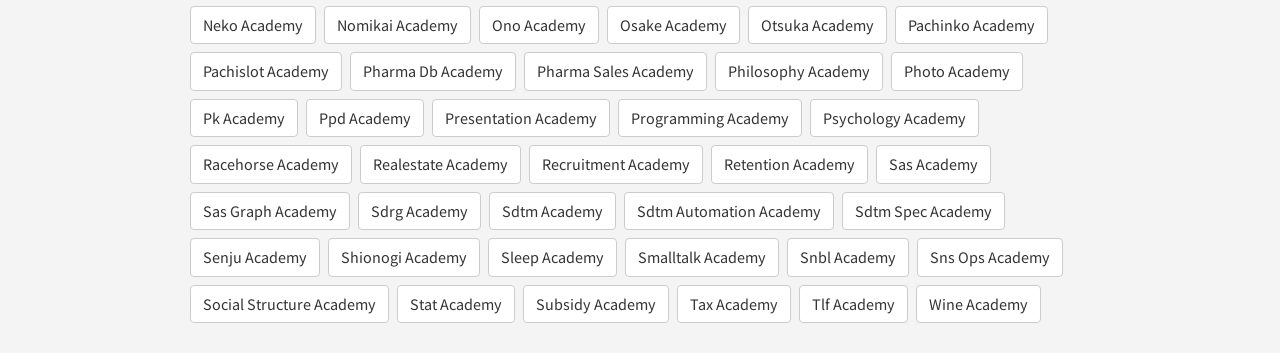
==== commit a0053685: "Add MuscleLove Academy cross-link footer for SEO interlinking" ====
--- a/index.html
+++ b/index.html
@@ -1,273 +1,365 @@
-<!DOCTYPE html>
-<html lang="ja">
-<head>
-  <meta charset="UTF-8">
-  <meta name="viewport" content="width=device-width, initial-scale=1.0">
-  <meta name="description" content="TFL作成アカデミー - 臨床試験のTables, Figures, Listingsの作成方法を体系的に学ぶ。書式ルール・SASプログラミング・QCプロセスまで網羅。">
-  <title>TFL作成アカデミー | 臨床試験TFL作成の教科書</title>
-
-  <!-- Google Fonts -->
-  <link rel="preconnect" href="https://fonts.googleapis.com">
-  <link rel="preconnect" href="https://fonts.gstatic.com" crossorigin>
-  <link href="https://fonts.googleapis.com/css2?family=Noto+Sans+JP:wght@400;500;700&display=swap" rel="stylesheet">
-
-  <!-- CSS -->
-  <link rel="stylesheet" href="css/style.css">
-</head>
-<body>
-
-  <!-- ========== ヘッダー ========== -->
-  <header class="site-header">
-    <div class="container header-inner">
-      <a href="index.html" class="site-logo">
-        <span class="logo-icon">&#x1F4CA;</span>
-        <span>TFL作成アカデミー</span>
-      </a>
-
-      <!-- デスクトップナビ -->
-      <nav class="nav-menu" aria-label="メインナビゲーション">
-        <a href="index.html">ホーム</a>
-        <a href="tables/index.html">テーブル</a>
-        <a href="figures/index.html">図</a>
-        <a href="listings/index.html">一覧表</a>
-        <a href="guide/index.html">作成ガイド</a>
-        <div class="nav-dropdown">
-          <span class="nav-dropdown-toggle nav-menu-link">ツール</span>
-          <div class="nav-dropdown-menu">
-            <a href="tools/shell-builder.html">シェルビルダー</a>
-            <a href="tools/quiz.html">クイズ</a>
-          </div>
-        </div>
-      </nav>
-
-      <!-- ハンバーガー -->
-      <button class="hamburger" id="hamburger" aria-label="メニューを開く" aria-expanded="false">
-        <span></span>
-        <span></span>
-        <span></span>
-      </button>
+<!DOCTYPE html>
+<html lang="ja">
+<head>
+  <meta charset="UTF-8">
+  <meta name="viewport" content="width=device-width, initial-scale=1.0">
+  <meta name="description" content="TFL作成アカデミー - 臨床試験のTables, Figures, Listingsの作成方法を体系的に学ぶ。書式ルール・SASプログラミング・QCプロセスまで網羅。">
+  <title>TFL作成アカデミー | 臨床試験TFL作成の教科書</title>
+
+  <!-- Google Fonts -->
+  <link rel="preconnect" href="https://fonts.googleapis.com">
+  <link rel="preconnect" href="https://fonts.gstatic.com" crossorigin>
+  <link href="https://fonts.googleapis.com/css2?family=Noto+Sans+JP:wght@400;500;700&display=swap" rel="stylesheet">
+
+  <!-- CSS -->
+  <link rel="stylesheet" href="css/style.css">
+<!-- Google tag (gtag.js) -->
+<script async src="https://www.googletagmanager.com/gtag/js?id=G-HJLCFVY5TF"></script>
+<script>
+  window.dataLayer = window.dataLayer || [];
+  function gtag(){dataLayer.push(arguments);}
+  gtag('js', new Date());
+  gtag('config', 'G-HJLCFVY5TF');
+</script>
+</head>
+<body>
+
+  <!-- ========== ヘッダー ========== -->
+  <header class="site-header">
+    <div class="container header-inner">
+      <a href="index.html" class="site-logo">
+        <span class="logo-icon">&#x1F4CA;</span>
+        <span>TFL作成アカデミー</span>
+      </a>
+
+      <!-- デスクトップナビ -->
+      <nav class="nav-menu" aria-label="メインナビゲーション">
+        <a href="index.html">ホーム</a>
+        <a href="tables/index.html">テーブル</a>
+        <a href="figures/index.html">図</a>
+        <a href="listings/index.html">一覧表</a>
+        <a href="guide/index.html">作成ガイド</a>
+        <div class="nav-dropdown">
+          <span class="nav-dropdown-toggle nav-menu-link">ツール</span>
+          <div class="nav-dropdown-menu">
+            <a href="tools/shell-builder.html">シェルビルダー</a>
+            <a href="tools/quiz.html">クイズ</a>
+          </div>
+        </div>
+      </nav>
+
+      <!-- ハンバーガー -->
+      <button class="hamburger" id="hamburger" aria-label="メニューを開く" aria-expanded="false">
+        <span></span>
+        <span></span>
+        <span></span>
+      </button>
+    </div>
+
+    <!-- モバイルメニュー -->
+    <nav class="mobile-menu" id="mobile-menu" aria-label="モバイルナビゲーション">
+      <a href="index.html">ホーム</a>
+      <a href="tables/index.html">テーブル</a>
+      <a href="figures/index.html">図</a>
+      <a href="listings/index.html">一覧表</a>
+      <a href="guide/index.html">作成ガイド</a>
+      <span class="mobile-submenu-label">ツール</span>
+      <div class="mobile-submenu">
+        <a href="tools/shell-builder.html">シェルビルダー</a>
+        <a href="tools/quiz.html">クイズ</a>
+      </div>
+    </nav>
+  </header>
+
+  <!-- ========== メインコンテンツ ========== -->
+  <main>
+
+    <!-- ===== ヒーローセクション ===== -->
+    <section class="hero">
+      <div class="container">
+        <span class="hero-icon" aria-hidden="true">&#x1F4CA;</span>
+        <h1>臨床試験の成果物を完璧に仕上げる<br>TFL作成の教科書</h1>
+        <p class="hero-subtitle">Tables, Figures, Listings の書式ルール・作成手順・QCプロセスまで、<br>TFL作成を体系的に学ぶ</p>
+        <div class="hero-buttons">
+          <a href="tables/index.html" class="btn btn-primary btn-lg">テーブル一覧</a>
+          <a href="guide/index.html" class="btn btn-secondary btn-lg">作成ガイド</a>
+        </div>
+      </div>
+    </section>
+
+    <!-- ===== 特徴カード（3カラム） ===== -->
+    <section class="section fade-in">
+      <div class="container">
+        <h2 class="section-title">TFL作成アカデミーの特徴</h2>
+        <div class="grid grid-3">
+
+          <div class="card text-center">
+            <div class="card-icon">&#x1F4CB;</div>
+            <h3 class="card-title">テーブル・図・一覧表</h3>
+            <p class="card-text">安全性テーブル、Kaplan-Meier曲線、有害事象一覧など、臨床試験で作成する主要なTFLの種類と仕様を網羅的に解説します。</p>
+            <a href="tables/index.html" class="card-link">テーブル一覧へ &rarr;</a>
+          </div>
+
+          <div class="card text-center">
+            <div class="card-icon">&#x1F4D6;</div>
+            <h3 class="card-title">作成ガイド（5ステップ）</h3>
+            <p class="card-text">SAPの確認からQC・最終出力まで、TFL作成の一連のプロセスをステップバイステップで学べます。TIPS・落とし穴も紹介。</p>
+            <a href="guide/index.html" class="card-link">作成ガイドへ &rarr;</a>
+          </div>
+
+          <div class="card text-center">
+            <div class="card-icon">&#x1F6E0;</div>
+            <h3 class="card-title">実践ツール</h3>
+            <p class="card-text">TFLシェルビルダーでモックTFLを簡単作成。理解度クイズで知識を確認。実務に直結するツールを提供します。</p>
+            <a href="tools/shell-builder.html" class="card-link">シェルビルダーへ &rarr;</a>
+          </div>
+
+        </div>
+      </div>
+    </section>
+
+    <!-- ===== TFL種類の概要カード ===== -->
+    <section class="section fade-in" id="tfl-overview" style="background-color: var(--color-white);">
+      <div class="container">
+        <h2 class="section-title">TFLの3カテゴリ</h2>
+        <p class="text-center text-light mb-4">臨床試験の成果物は Tables / Figures / Listings の3種類に分類されます</p>
+
+        <div class="grid grid-3" id="tfl-category-cards">
+          <!-- JS で動的生成 -->
+        </div>
+      </div>
+    </section>
+
+    <!-- ===== 書式ルールクイックリファレンス ===== -->
+    <section class="section fade-in" id="format-rules">
+      <div class="container">
+        <h2 class="section-title">書式ルール クイックリファレンス</h2>
+        <p class="text-center text-light mb-4">TFL作成で押さえておきたい基本の書式ルール</p>
+
+        <div class="grid grid-2" id="format-rule-cards">
+          <!-- JS で動的生成 -->
+        </div>
+
+        <div class="text-center mt-4">
+          <a href="tools/quiz.html" class="btn btn-outline">理解度クイズに挑戦 &rarr;</a>
+        </div>
+      </div>
+    </section>
+
+  </main>
+
+  <!-- ========== フッター ========== -->
+  <footer class="site-footer">
+    <div class="container">
+      <div class="footer-grid">
+
+        <div class="footer-section">
+          <h4>TFL作成アカデミー</h4>
+          <p class="text-sm" style="color: rgba(255,255,255,0.6); line-height: 1.8;">
+            臨床試験における Tables, Figures, Listings（TFL）の作成方法を体系的に学べるサイトです。書式ルール、作成手順、QCプロセスなど、実務に役立つ情報を提供します。
+          </p>
+        </div>
+
+        <div class="footer-section">
+          <h4>サイトマップ</h4>
+          <ul>
+            <li><a href="index.html">ホーム</a></li>
+            <li><a href="tables/index.html">テーブル</a></li>
+            <li><a href="figures/index.html">図</a></li>
+            <li><a href="listings/index.html">一覧表</a></li>
+          </ul>
+        </div>
+
+        <div class="footer-section">
+          <h4>リソース</h4>
+          <ul>
+            <li><a href="guide/index.html">作成ガイド</a></li>
+            <li><a href="tools/shell-builder.html">シェルビルダー</a></li>
+            <li><a href="tools/quiz.html">理解度クイズ</a></li>
+          </ul>
+        </div>
+
+        <div class="footer-section">
+          <h4>注意事項</h4>
+          <ul>
+            <li><a href="#">免責事項</a></li>
+            <li><a href="#">プライバシーポリシー</a></li>
+          </ul>
+        </div>
+
+      </div>
+
+      <div class="footer-bottom">
+        <p>本サイトは学習目的の参考資料です。実際のTFL作成にあたっては、各試験のSAPおよびスポンサーの規定に従ってください。</p>
+        <p>&copy; 2024 TFL作成アカデミー All Rights Reserved.</p>
+      </div>
+    </div>
+  </footer>
+
+  <!-- JS -->
+  <script src="js/data.js"></script>
+  <script src="js/main.js"></script>
+  <script>
+    document.addEventListener("DOMContentLoaded", function () {
+      initTFLCategoryCards();
+      initFormatRuleCards();
+    });
+
+    /* TFL カテゴリカード */
+    function initTFLCategoryCards() {
+      var container = document.getElementById("tfl-category-cards");
+      if (!container) return;
+
+      var categories = [
+        {
+          title: "Tables（テーブル）",
+          icon: "&#x1F4CA;",
+          description: "有害事象、人口統計、有効性解析など、集計データを表形式で表示する。TFLの中で最も種類が多い。",
+          count: typeof TABLE_TYPES !== "undefined" ? TABLE_TYPES.length + "種類" : "",
+          link: "tables/index.html",
+          cardClass: "tables-card"
+        },
+        {
+          title: "Figures（図）",
+          icon: "&#x1F4C8;",
+          description: "Kaplan-Meier曲線、Forest Plot、箱ひげ図など、データを視覚的に表現する。臨床的解釈を直感的に伝える。",
+          count: typeof FIGURE_TYPES !== "undefined" ? FIGURE_TYPES.length + "種類" : "",
+          link: "figures/index.html",
+          cardClass: "figures-card"
+        },
+        {
+          title: "Listings（一覧表）",
+          icon: "&#x1F4DD;",
+          description: "被験者一覧、有害事象一覧など、個別データを行ごとに表示する。データの詳細確認に使用。",
+          count: typeof LISTING_TYPES !== "undefined" ? LISTING_TYPES.length + "種類" : "",
+          link: "listings/index.html",
+          cardClass: "listings-card"
+        }
+      ];
+
+      var html = "";
+      categories.forEach(function (cat) {
+        html +=
+          '<div class="card tfl-category-card ' + cat.cardClass + '">' +
+            '<div class="tfl-category-icon">' + cat.icon + '</div>' +
+            '<h3 class="card-title">' + cat.title + '</h3>' +
+            '<p class="card-text">' + cat.description + '</p>' +
+            '<div class="tfl-category-count">' + cat.count + '</div>' +
+            '<a href="' + cat.link + '" class="card-link">詳しく見る &rarr;</a>' +
+          '</div>';
+      });
+
+      container.innerHTML = html;
+    }
+
+    /* 書式ルールカード（主要4つ） */
+    function initFormatRuleCards() {
+      var container = document.getElementById("format-rule-cards");
+      if (!container || typeof FORMAT_RULES === "undefined") return;
+
+      var mainRules = FORMAT_RULES.slice(0, 4);
+      var html = "";
+
+      mainRules.forEach(function (rule) {
+        html +=
+          '<div class="card format-rule-card">' +
+            '<div class="format-rule-icon">' + escapeHtml(rule.icon) + '</div>' +
+            '<div class="format-rule-content">' +
+              '<h4>' + escapeHtml(rule.name) + '</h4>' +
+              '<p>' + escapeHtml(rule.description) + '</p>' +
+              '<div class="format-rule-examples">' +
+                rule.examples.map(function (ex) { return escapeHtml(ex); }).join("<br>") +
+              '</div>' +
+            '</div>' +
+          '</div>';
+      });
+
+      container.innerHTML = html;
+    }
+  </script>
+<footer class="academy-network" style="margin-top:60px;padding:30px 20px;background:#f4f4f4;border-top:2px solid #ddd;font-size:0.9rem;">
+  <div style="max-width:900px;margin:0 auto;">
+    <h3 style="margin-bottom:12px;">🎓 MuscleLove Academy Network</h3>
+    <p style="margin-bottom:14px;color:#555;">学び直し・資格・ビジネススキルの特化ブログネットワーク。</p>
+    <div style="display:flex;flex-wrap:wrap;gap:8px;">
+        <a href="https://musclelove-777.github.io/academy-index/" style="padding:6px 12px;background:#fff;border:1px solid #ccc;border-radius:4px;text-decoration:none;color:#333;">Academy Index</a>
+        <a href="https://musclelove-777.github.io/ad-ops-academy/" style="padding:6px 12px;background:#fff;border:1px solid #ccc;border-radius:4px;text-decoration:none;color:#333;">AD Ops Academy</a>
+        <a href="https://musclelove-777.github.io/adam-academy/" style="padding:6px 12px;background:#fff;border:1px solid #ccc;border-radius:4px;text-decoration:none;color:#333;">Adam Academy</a>
+        <a href="https://musclelove-777.github.io/adrg-academy/" style="padding:6px 12px;background:#fff;border:1px solid #ccc;border-radius:4px;text-decoration:none;color:#333;">Adrg Academy</a>
+        <a href="https://musclelove-777.github.io/ai-academy/" style="padding:6px 12px;background:#fff;border:1px solid #ccc;border-radius:4px;text-decoration:none;color:#333;">AI Academy</a>
+        <a href="https://musclelove-777.github.io/ai-tools-academy/" style="padding:6px 12px;background:#fff;border:1px solid #ccc;border-radius:4px;text-decoration:none;color:#333;">AI Tools Academy</a>
+        <a href="https://musclelove-777.github.io/bank-loan-academy/" style="padding:6px 12px;background:#fff;border:1px solid #ccc;border-radius:4px;text-decoration:none;color:#333;">Bank Loan Academy</a>
+        <a href="https://musclelove-777.github.io/boki-academy/" style="padding:6px 12px;background:#fff;border:1px solid #ccc;border-radius:4px;text-decoration:none;color:#333;">Boki Academy</a>
+        <a href="https://musclelove-777.github.io/coffee-academy/" style="padding:6px 12px;background:#fff;border:1px solid #ccc;border-radius:4px;text-decoration:none;color:#333;">Coffee Academy</a>
+        <a href="https://musclelove-777.github.io/comm-academy/" style="padding:6px 12px;background:#fff;border:1px solid #ccc;border-radius:4px;text-decoration:none;color:#333;">COMM Academy</a>
+        <a href="https://musclelove-777.github.io/company-setup-academy/" style="padding:6px 12px;background:#fff;border:1px solid #ccc;border-radius:4px;text-decoration:none;color:#333;">Company Setup Academy</a>
+        <a href="https://musclelove-777.github.io/cooking-academy/" style="padding:6px 12px;background:#fff;border:1px solid #ccc;border-radius:4px;text-decoration:none;color:#333;">Cooking Academy</a>
+        <a href="https://musclelove-777.github.io/creative-academy/" style="padding:6px 12px;background:#fff;border:1px solid #ccc;border-radius:4px;text-decoration:none;color:#333;">Creative Academy</a>
+        <a href="https://musclelove-777.github.io/csv-academy/" style="padding:6px 12px;background:#fff;border:1px solid #ccc;border-radius:4px;text-decoration:none;color:#333;">CSV Academy</a>
+        <a href="https://musclelove-777.github.io/customer-analysis-academy/" style="padding:6px 12px;background:#fff;border:1px solid #ccc;border-radius:4px;text-decoration:none;color:#333;">Customer Analysis Academy</a>
+        <a href="https://musclelove-777.github.io/definexml-academy/" style="padding:6px 12px;background:#fff;border:1px solid #ccc;border-radius:4px;text-decoration:none;color:#333;">Definexml Academy</a>
+        <a href="https://musclelove-777.github.io/diet-academy/" style="padding:6px 12px;background:#fff;border:1px solid #ccc;border-radius:4px;text-decoration:none;color:#333;">Diet Academy</a>
+        <a href="https://musclelove-777.github.io/ds-academy/" style="padding:6px 12px;background:#fff;border:1px solid #ccc;border-radius:4px;text-decoration:none;color:#333;">DS Academy</a>
+        <a href="https://musclelove-777.github.io/dumbbell-academy/" style="padding:6px 12px;background:#fff;border:1px solid #ccc;border-radius:4px;text-decoration:none;color:#333;">Dumbbell Academy</a>
+        <a href="https://musclelove-777.github.io/english-academy/" style="padding:6px 12px;background:#fff;border:1px solid #ccc;border-radius:4px;text-decoration:none;color:#333;">English Academy</a>
+        <a href="https://musclelove-777.github.io/eps-academy/" style="padding:6px 12px;background:#fff;border:1px solid #ccc;border-radius:4px;text-decoration:none;color:#333;">EPS Academy</a>
+        <a href="https://musclelove-777.github.io/facilitator-academy/" style="padding:6px 12px;background:#fff;border:1px solid #ccc;border-radius:4px;text-decoration:none;color:#333;">Facilitator Academy</a>
+        <a href="https://musclelove-777.github.io/fp-academy/" style="padding:6px 12px;background:#fff;border:1px solid #ccc;border-radius:4px;text-decoration:none;color:#333;">FP Academy</a>
+        <a href="https://musclelove-777.github.io/framework-academy/" style="padding:6px 12px;background:#fff;border:1px solid #ccc;border-radius:4px;text-decoration:none;color:#333;">Framework Academy</a>
+        <a href="https://musclelove-777.github.io/gakureki-academy/" style="padding:6px 12px;background:#fff;border:1px solid #ccc;border-radius:4px;text-decoration:none;color:#333;">Gakureki Academy</a>
+        <a href="https://musclelove-777.github.io/genka-academy/" style="padding:6px 12px;background:#fff;border:1px solid #ccc;border-radius:4px;text-decoration:none;color:#333;">Genka Academy</a>
+        <a href="https://musclelove-777.github.io/hitokuchi-academy/" style="padding:6px 12px;background:#fff;border:1px solid #ccc;border-radius:4px;text-decoration:none;color:#333;">Hitokuchi Academy</a>
+        <a href="https://musclelove-777.github.io/intimacy-academy/" style="padding:6px 12px;background:#fff;border:1px solid #ccc;border-radius:4px;text-decoration:none;color:#333;">Intimacy Academy</a>
+        <a href="https://musclelove-777.github.io/invest-academy/" style="padding:6px 12px;background:#fff;border:1px solid #ccc;border-radius:4px;text-decoration:none;color:#333;">Invest Academy</a>
+        <a href="https://musclelove-777.github.io/keiba-academy/" style="padding:6px 12px;background:#fff;border:1px solid #ccc;border-radius:4px;text-decoration:none;color:#333;">Keiba Academy</a>
+        <a href="https://musclelove-777.github.io/leadership-academy/" style="padding:6px 12px;background:#fff;border:1px solid #ccc;border-radius:4px;text-decoration:none;color:#333;">Leadership Academy</a>
+        <a href="https://musclelove-777.github.io/legal-academy/" style="padding:6px 12px;background:#fff;border:1px solid #ccc;border-radius:4px;text-decoration:none;color:#333;">Legal Academy</a>
+        <a href="https://musclelove-777.github.io/logical-academy/" style="padding:6px 12px;background:#fff;border:1px solid #ccc;border-radius:4px;text-decoration:none;color:#333;">Logical Academy</a>
+        <a href="https://musclelove-777.github.io/market-size-academy/" style="padding:6px 12px;background:#fff;border:1px solid #ccc;border-radius:4px;text-decoration:none;color:#333;">Market Size Academy</a>
+        <a href="https://musclelove-777.github.io/marketing-academy/" style="padding:6px 12px;background:#fff;border:1px solid #ccc;border-radius:4px;text-decoration:none;color:#333;">Marketing Academy</a>
+        <a href="https://musclelove-777.github.io/mgmt-accounting-academy/" style="padding:6px 12px;background:#fff;border:1px solid #ccc;border-radius:4px;text-decoration:none;color:#333;">Mgmt Accounting Academy</a>
+        <a href="https://musclelove-777.github.io/nanpa-academy/" style="padding:6px 12px;background:#fff;border:1px solid #ccc;border-radius:4px;text-decoration:none;color:#333;">Nanpa Academy</a>
+        <a href="https://musclelove-777.github.io/negotiation-academy/" style="padding:6px 12px;background:#fff;border:1px solid #ccc;border-radius:4px;text-decoration:none;color:#333;">Negotiation Academy</a>
+        <a href="https://musclelove-777.github.io/neko-academy/" style="padding:6px 12px;background:#fff;border:1px solid #ccc;border-radius:4px;text-decoration:none;color:#333;">Neko Academy</a>
+        <a href="https://musclelove-777.github.io/nomikai-academy/" style="padding:6px 12px;background:#fff;border:1px solid #ccc;border-radius:4px;text-decoration:none;color:#333;">Nomikai Academy</a>
+        <a href="https://musclelove-777.github.io/ono-academy/" style="padding:6px 12px;background:#fff;border:1px solid #ccc;border-radius:4px;text-decoration:none;color:#333;">Ono Academy</a>
+        <a href="https://musclelove-777.github.io/osake-academy/" style="padding:6px 12px;background:#fff;border:1px solid #ccc;border-radius:4px;text-decoration:none;color:#333;">Osake Academy</a>
+        <a href="https://musclelove-777.github.io/otsuka-academy/" style="padding:6px 12px;background:#fff;border:1px solid #ccc;border-radius:4px;text-decoration:none;color:#333;">Otsuka Academy</a>
+        <a href="https://musclelove-777.github.io/pachinko-academy/" style="padding:6px 12px;background:#fff;border:1px solid #ccc;border-radius:4px;text-decoration:none;color:#333;">Pachinko Academy</a>
+        <a href="https://musclelove-777.github.io/pachislot-academy/" style="padding:6px 12px;background:#fff;border:1px solid #ccc;border-radius:4px;text-decoration:none;color:#333;">Pachislot Academy</a>
+        <a href="https://musclelove-777.github.io/pharma-db-academy/" style="padding:6px 12px;background:#fff;border:1px solid #ccc;border-radius:4px;text-decoration:none;color:#333;">Pharma Db Academy</a>
+        <a href="https://musclelove-777.github.io/pharma-sales-academy/" style="padding:6px 12px;background:#fff;border:1px solid #ccc;border-radius:4px;text-decoration:none;color:#333;">Pharma Sales Academy</a>
+        <a href="https://musclelove-777.github.io/philosophy-academy/" style="padding:6px 12px;background:#fff;border:1px solid #ccc;border-radius:4px;text-decoration:none;color:#333;">Philosophy Academy</a>
+        <a href="https://musclelove-777.github.io/photo-academy/" style="padding:6px 12px;background:#fff;border:1px solid #ccc;border-radius:4px;text-decoration:none;color:#333;">Photo Academy</a>
+        <a href="https://musclelove-777.github.io/pk-academy/" style="padding:6px 12px;background:#fff;border:1px solid #ccc;border-radius:4px;text-decoration:none;color:#333;">Pk Academy</a>
+        <a href="https://musclelove-777.github.io/ppd-academy/" style="padding:6px 12px;background:#fff;border:1px solid #ccc;border-radius:4px;text-decoration:none;color:#333;">Ppd Academy</a>
+        <a href="https://musclelove-777.github.io/presentation-academy/" style="padding:6px 12px;background:#fff;border:1px solid #ccc;border-radius:4px;text-decoration:none;color:#333;">Presentation Academy</a>
+        <a href="https://musclelove-777.github.io/programming-academy/" style="padding:6px 12px;background:#fff;border:1px solid #ccc;border-radius:4px;text-decoration:none;color:#333;">Programming Academy</a>
+        <a href="https://musclelove-777.github.io/psychology-academy/" style="padding:6px 12px;background:#fff;border:1px solid #ccc;border-radius:4px;text-decoration:none;color:#333;">Psychology Academy</a>
+        <a href="https://musclelove-777.github.io/racehorse-academy/" style="padding:6px 12px;background:#fff;border:1px solid #ccc;border-radius:4px;text-decoration:none;color:#333;">Racehorse Academy</a>
+        <a href="https://musclelove-777.github.io/realestate-academy/" style="padding:6px 12px;background:#fff;border:1px solid #ccc;border-radius:4px;text-decoration:none;color:#333;">Realestate Academy</a>
+        <a href="https://musclelove-777.github.io/recruitment-academy/" style="padding:6px 12px;background:#fff;border:1px solid #ccc;border-radius:4px;text-decoration:none;color:#333;">Recruitment Academy</a>
+        <a href="https://musclelove-777.github.io/retention-academy/" style="padding:6px 12px;background:#fff;border:1px solid #ccc;border-radius:4px;text-decoration:none;color:#333;">Retention Academy</a>
+        <a href="https://musclelove-777.github.io/sas-academy/" style="padding:6px 12px;background:#fff;border:1px solid #ccc;border-radius:4px;text-decoration:none;color:#333;">Sas Academy</a>
+        <a href="https://musclelove-777.github.io/sas-graph-academy/" style="padding:6px 12px;background:#fff;border:1px solid #ccc;border-radius:4px;text-decoration:none;color:#333;">Sas Graph Academy</a>
+        <a href="https://musclelove-777.github.io/sdrg-academy/" style="padding:6px 12px;background:#fff;border:1px solid #ccc;border-radius:4px;text-decoration:none;color:#333;">Sdrg Academy</a>
+        <a href="https://musclelove-777.github.io/sdtm-academy/" style="padding:6px 12px;background:#fff;border:1px solid #ccc;border-radius:4px;text-decoration:none;color:#333;">Sdtm Academy</a>
+        <a href="https://musclelove-777.github.io/sdtm-automation-academy/" style="padding:6px 12px;background:#fff;border:1px solid #ccc;border-radius:4px;text-decoration:none;color:#333;">Sdtm Automation Academy</a>
+        <a href="https://musclelove-777.github.io/sdtm-spec-academy/" style="padding:6px 12px;background:#fff;border:1px solid #ccc;border-radius:4px;text-decoration:none;color:#333;">Sdtm Spec Academy</a>
+        <a href="https://musclelove-777.github.io/senju-academy/" style="padding:6px 12px;background:#fff;border:1px solid #ccc;border-radius:4px;text-decoration:none;color:#333;">Senju Academy</a>
+        <a href="https://musclelove-777.github.io/shionogi-academy/" style="padding:6px 12px;background:#fff;border:1px solid #ccc;border-radius:4px;text-decoration:none;color:#333;">Shionogi Academy</a>
+        <a href="https://musclelove-777.github.io/sleep-academy/" style="padding:6px 12px;background:#fff;border:1px solid #ccc;border-radius:4px;text-decoration:none;color:#333;">Sleep Academy</a>
+        <a href="https://musclelove-777.github.io/smalltalk-academy/" style="padding:6px 12px;background:#fff;border:1px solid #ccc;border-radius:4px;text-decoration:none;color:#333;">Smalltalk Academy</a>
+        <a href="https://musclelove-777.github.io/snbl-academy/" style="padding:6px 12px;background:#fff;border:1px solid #ccc;border-radius:4px;text-decoration:none;color:#333;">Snbl Academy</a>
+        <a href="https://musclelove-777.github.io/sns-ops-academy/" style="padding:6px 12px;background:#fff;border:1px solid #ccc;border-radius:4px;text-decoration:none;color:#333;">Sns Ops Academy</a>
+        <a href="https://musclelove-777.github.io/social-structure-academy/" style="padding:6px 12px;background:#fff;border:1px solid #ccc;border-radius:4px;text-decoration:none;color:#333;">Social Structure Academy</a>
+        <a href="https://musclelove-777.github.io/stat-academy/" style="padding:6px 12px;background:#fff;border:1px solid #ccc;border-radius:4px;text-decoration:none;color:#333;">Stat Academy</a>
+        <a href="https://musclelove-777.github.io/subsidy-academy/" style="padding:6px 12px;background:#fff;border:1px solid #ccc;border-radius:4px;text-decoration:none;color:#333;">Subsidy Academy</a>
+        <a href="https://musclelove-777.github.io/tax-academy/" style="padding:6px 12px;background:#fff;border:1px solid #ccc;border-radius:4px;text-decoration:none;color:#333;">Tax Academy</a>
+        <a href="https://musclelove-777.github.io/tlf-academy/" style="padding:6px 12px;background:#fff;border:1px solid #ccc;border-radius:4px;text-decoration:none;color:#333;">Tlf Academy</a>
+        <a href="https://musclelove-777.github.io/wine-academy/" style="padding:6px 12px;background:#fff;border:1px solid #ccc;border-radius:4px;text-decoration:none;color:#333;">Wine Academy</a>
     </div>
-
-    <!-- モバイルメニュー -->
-    <nav class="mobile-menu" id="mobile-menu" aria-label="モバイルナビゲーション">
-      <a href="index.html">ホーム</a>
-      <a href="tables/index.html">テーブル</a>
-      <a href="figures/index.html">図</a>
-      <a href="listings/index.html">一覧表</a>
-      <a href="guide/index.html">作成ガイド</a>
-      <span class="mobile-submenu-label">ツール</span>
-      <div class="mobile-submenu">
-        <a href="tools/shell-builder.html">シェルビルダー</a>
-        <a href="tools/quiz.html">クイズ</a>
-      </div>
-    </nav>
-  </header>
-
-  <!-- ========== メインコンテンツ ========== -->
-  <main>
-
-    <!-- ===== ヒーローセクション ===== -->
-    <section class="hero">
-      <div class="container">
-        <span class="hero-icon" aria-hidden="true">&#x1F4CA;</span>
-        <h1>臨床試験の成果物を完璧に仕上げる<br>TFL作成の教科書</h1>
-        <p class="hero-subtitle">Tables, Figures, Listings の書式ルール・作成手順・QCプロセスまで、<br>TFL作成を体系的に学ぶ</p>
-        <div class="hero-buttons">
-          <a href="tables/index.html" class="btn btn-primary btn-lg">テーブル一覧</a>
-          <a href="guide/index.html" class="btn btn-secondary btn-lg">作成ガイド</a>
-        </div>
-      </div>
-    </section>
-
-    <!-- ===== 特徴カード（3カラム） ===== -->
-    <section class="section fade-in">
-      <div class="container">
-        <h2 class="section-title">TFL作成アカデミーの特徴</h2>
-        <div class="grid grid-3">
-
-          <div class="card text-center">
-            <div class="card-icon">&#x1F4CB;</div>
-            <h3 class="card-title">テーブル・図・一覧表</h3>
-            <p class="card-text">安全性テーブル、Kaplan-Meier曲線、有害事象一覧など、臨床試験で作成する主要なTFLの種類と仕様を網羅的に解説します。</p>
-            <a href="tables/index.html" class="card-link">テーブル一覧へ &rarr;</a>
-          </div>
-
-          <div class="card text-center">
-            <div class="card-icon">&#x1F4D6;</div>
-            <h3 class="card-title">作成ガイド（5ステップ）</h3>
-            <p class="card-text">SAPの確認からQC・最終出力まで、TFL作成の一連のプロセスをステップバイステップで学べます。TIPS・落とし穴も紹介。</p>
-            <a href="guide/index.html" class="card-link">作成ガイドへ &rarr;</a>
-          </div>
-
-          <div class="card text-center">
-            <div class="card-icon">&#x1F6E0;</div>
-            <h3 class="card-title">実践ツール</h3>
-            <p class="card-text">TFLシェルビルダーでモックTFLを簡単作成。理解度クイズで知識を確認。実務に直結するツールを提供します。</p>
-            <a href="tools/shell-builder.html" class="card-link">シェルビルダーへ &rarr;</a>
-          </div>
-
-        </div>
-      </div>
-    </section>
-
-    <!-- ===== TFL種類の概要カード ===== -->
-    <section class="section fade-in" id="tfl-overview" style="background-color: var(--color-white);">
-      <div class="container">
-        <h2 class="section-title">TFLの3カテゴリ</h2>
-        <p class="text-center text-light mb-4">臨床試験の成果物は Tables / Figures / Listings の3種類に分類されます</p>
-
-        <div class="grid grid-3" id="tfl-category-cards">
-          <!-- JS で動的生成 -->
-        </div>
-      </div>
-    </section>
-
-    <!-- ===== 書式ルールクイックリファレンス ===== -->
-    <section class="section fade-in" id="format-rules">
-      <div class="container">
-        <h2 class="section-title">書式ルール クイックリファレンス</h2>
-        <p class="text-center text-light mb-4">TFL作成で押さえておきたい基本の書式ルール</p>
-
-        <div class="grid grid-2" id="format-rule-cards">
-          <!-- JS で動的生成 -->
-        </div>
-
-        <div class="text-center mt-4">
-          <a href="tools/quiz.html" class="btn btn-outline">理解度クイズに挑戦 &rarr;</a>
-        </div>
-      </div>
-    </section>
-
-  </main>
-
-  <!-- ========== フッター ========== -->
-  <footer class="site-footer">
-    <div class="container">
-      <div class="footer-grid">
-
-        <div class="footer-section">
-          <h4>TFL作成アカデミー</h4>
-          <p class="text-sm" style="color: rgba(255,255,255,0.6); line-height: 1.8;">
-            臨床試験における Tables, Figures, Listings（TFL）の作成方法を体系的に学べるサイトです。書式ルール、作成手順、QCプロセスなど、実務に役立つ情報を提供します。
-          </p>
-        </div>
-
-        <div class="footer-section">
-          <h4>サイトマップ</h4>
-          <ul>
-            <li><a href="index.html">ホーム</a></li>
-            <li><a href="tables/index.html">テーブル</a></li>
-            <li><a href="figures/index.html">図</a></li>
-            <li><a href="listings/index.html">一覧表</a></li>
-          </ul>
-        </div>
-
-        <div class="footer-section">
-          <h4>リソース</h4>
-          <ul>
-            <li><a href="guide/index.html">作成ガイド</a></li>
-            <li><a href="tools/shell-builder.html">シェルビルダー</a></li>
-            <li><a href="tools/quiz.html">理解度クイズ</a></li>
-          </ul>
-        </div>
-
-        <div class="footer-section">
-          <h4>注意事項</h4>
-          <ul>
-            <li><a href="#">免責事項</a></li>
-            <li><a href="#">プライバシーポリシー</a></li>
-          </ul>
-        </div>
-
-      </div>
-
-      <div class="footer-bottom">
-        <p>本サイトは学習目的の参考資料です。実際のTFL作成にあたっては、各試験のSAPおよびスポンサーの規定に従ってください。</p>
-        <p>&copy; 2024 TFL作成アカデミー All Rights Reserved.</p>
-      </div>
-    </div>
-  </footer>
-
-  <!-- JS -->
-  <script src="js/data.js"></script>
-  <script src="js/main.js"></script>
-  <script>
-    document.addEventListener("DOMContentLoaded", function () {
-      initTFLCategoryCards();
-      initFormatRuleCards();
-    });
-
-    /* TFL カテゴリカード */
-    function initTFLCategoryCards() {
-      var container = document.getElementById("tfl-category-cards");
-      if (!container) return;
-
-      var categories = [
-        {
-          title: "Tables（テーブル）",
-          icon: "&#x1F4CA;",
-          description: "有害事象、人口統計、有効性解析など、集計データを表形式で表示する。TFLの中で最も種類が多い。",
-          count: typeof TABLE_TYPES !== "undefined" ? TABLE_TYPES.length + "種類" : "",
-          link: "tables/index.html",
-          cardClass: "tables-card"
-        },
-        {
-          title: "Figures（図）",
-          icon: "&#x1F4C8;",
-          description: "Kaplan-Meier曲線、Forest Plot、箱ひげ図など、データを視覚的に表現する。臨床的解釈を直感的に伝える。",
-          count: typeof FIGURE_TYPES !== "undefined" ? FIGURE_TYPES.length + "種類" : "",
-          link: "figures/index.html",
-          cardClass: "figures-card"
-        },
-        {
-          title: "Listings（一覧表）",
-          icon: "&#x1F4DD;",
-          description: "被験者一覧、有害事象一覧など、個別データを行ごとに表示する。データの詳細確認に使用。",
-          count: typeof LISTING_TYPES !== "undefined" ? LISTING_TYPES.length + "種類" : "",
-          link: "listings/index.html",
-          cardClass: "listings-card"
-        }
-      ];
-
-      var html = "";
-      categories.forEach(function (cat) {
-        html +=
-          '<div class="card tfl-category-card ' + cat.cardClass + '">' +
-            '<div class="tfl-category-icon">' + cat.icon + '</div>' +
-            '<h3 class="card-title">' + cat.title + '</h3>' +
-            '<p class="card-text">' + cat.description + '</p>' +
-            '<div class="tfl-category-count">' + cat.count + '</div>' +
-            '<a href="' + cat.link + '" class="card-link">詳しく見る &rarr;</a>' +
-          '</div>';
-      });
-
-      container.innerHTML = html;
-    }
-
-    /* 書式ルールカード（主要4つ） */
-    function initFormatRuleCards() {
-      var container = document.getElementById("format-rule-cards");
-      if (!container || typeof FORMAT_RULES === "undefined") return;
-
-      var mainRules = FORMAT_RULES.slice(0, 4);
-      var html = "";
-
-      mainRules.forEach(function (rule) {
-        html +=
-          '<div class="card format-rule-card">' +
-            '<div class="format-rule-icon">' + escapeHtml(rule.icon) + '</div>' +
-            '<div class="format-rule-content">' +
-              '<h4>' + escapeHtml(rule.name) + '</h4>' +
-              '<p>' + escapeHtml(rule.description) + '</p>' +
-              '<div class="format-rule-examples">' +
-                rule.examples.map(function (ex) { return escapeHtml(ex); }).join("<br>") +
-              '</div>' +
-            '</div>' +
-          '</div>';
-      });
-
-      container.innerHTML = html;
-    }
-  </script>
-</body>
-</html>
+  </div>
+</footer>
+</body>
+</html>
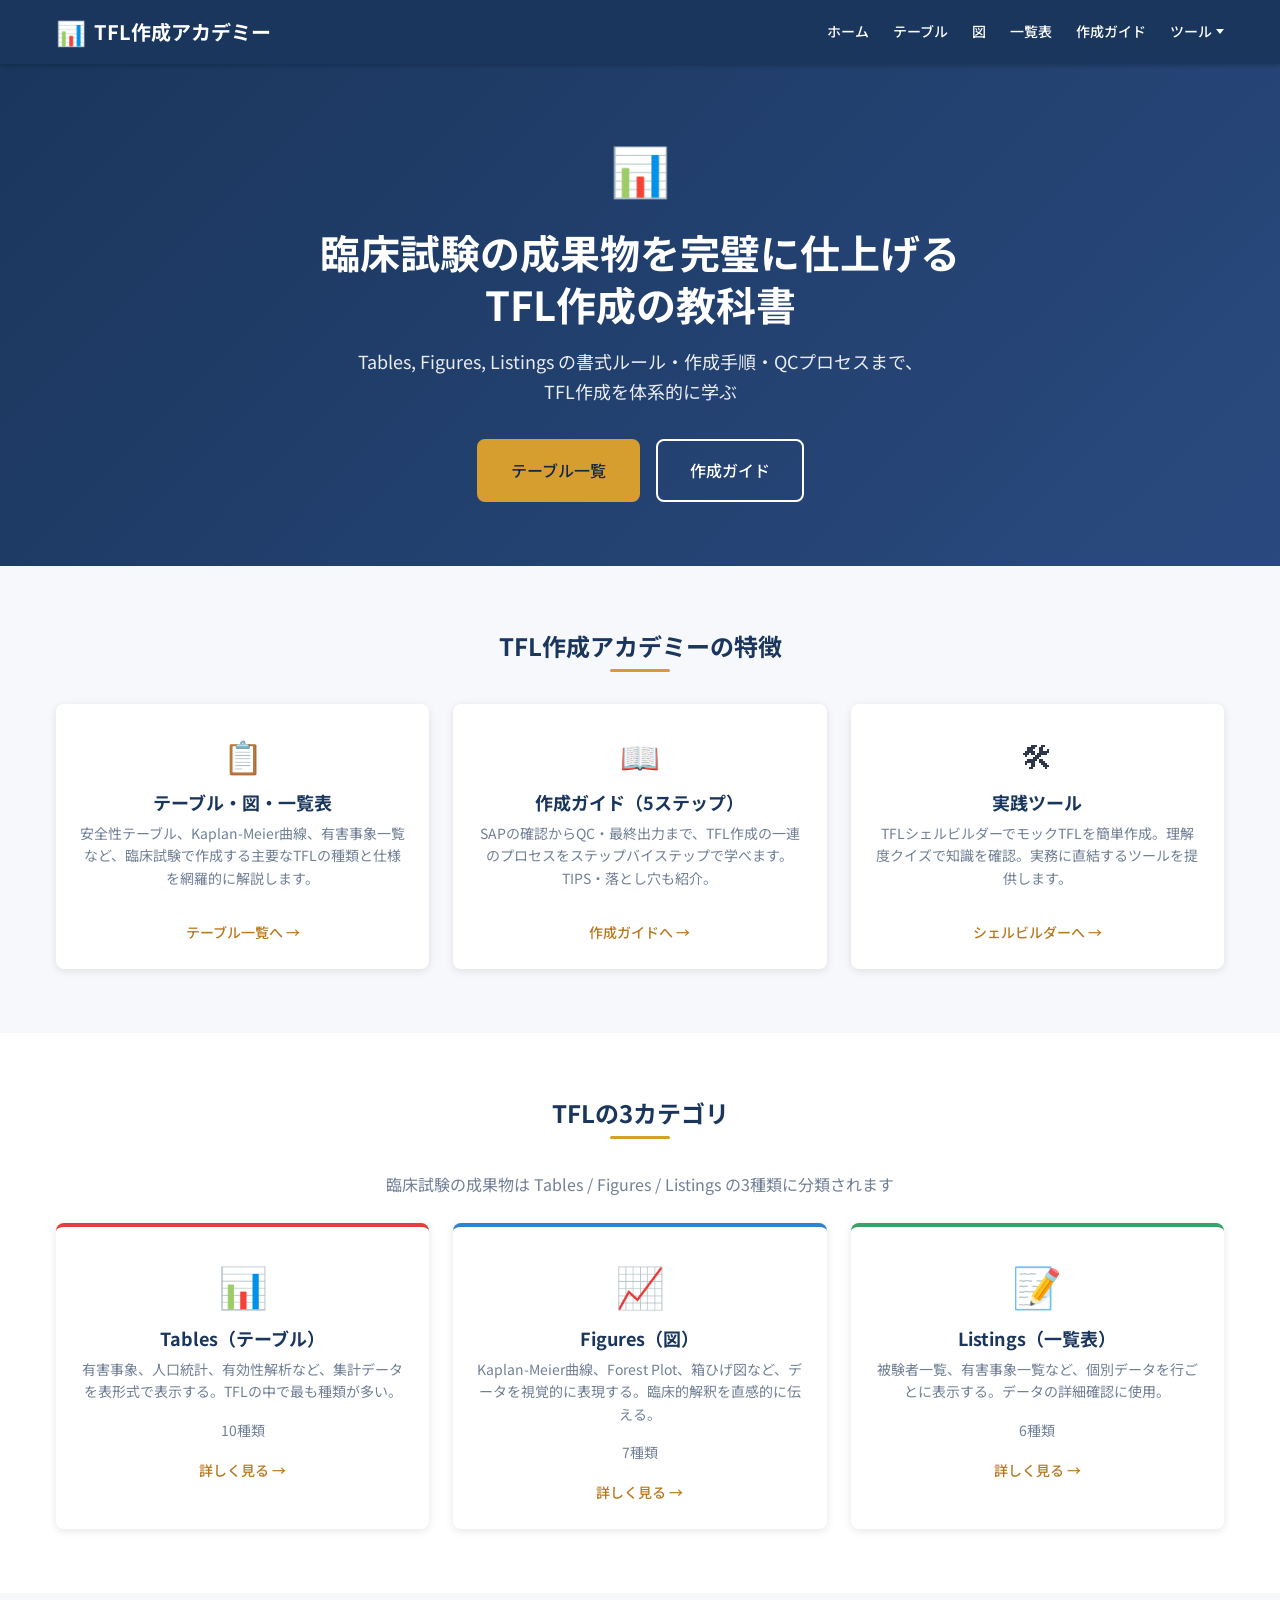
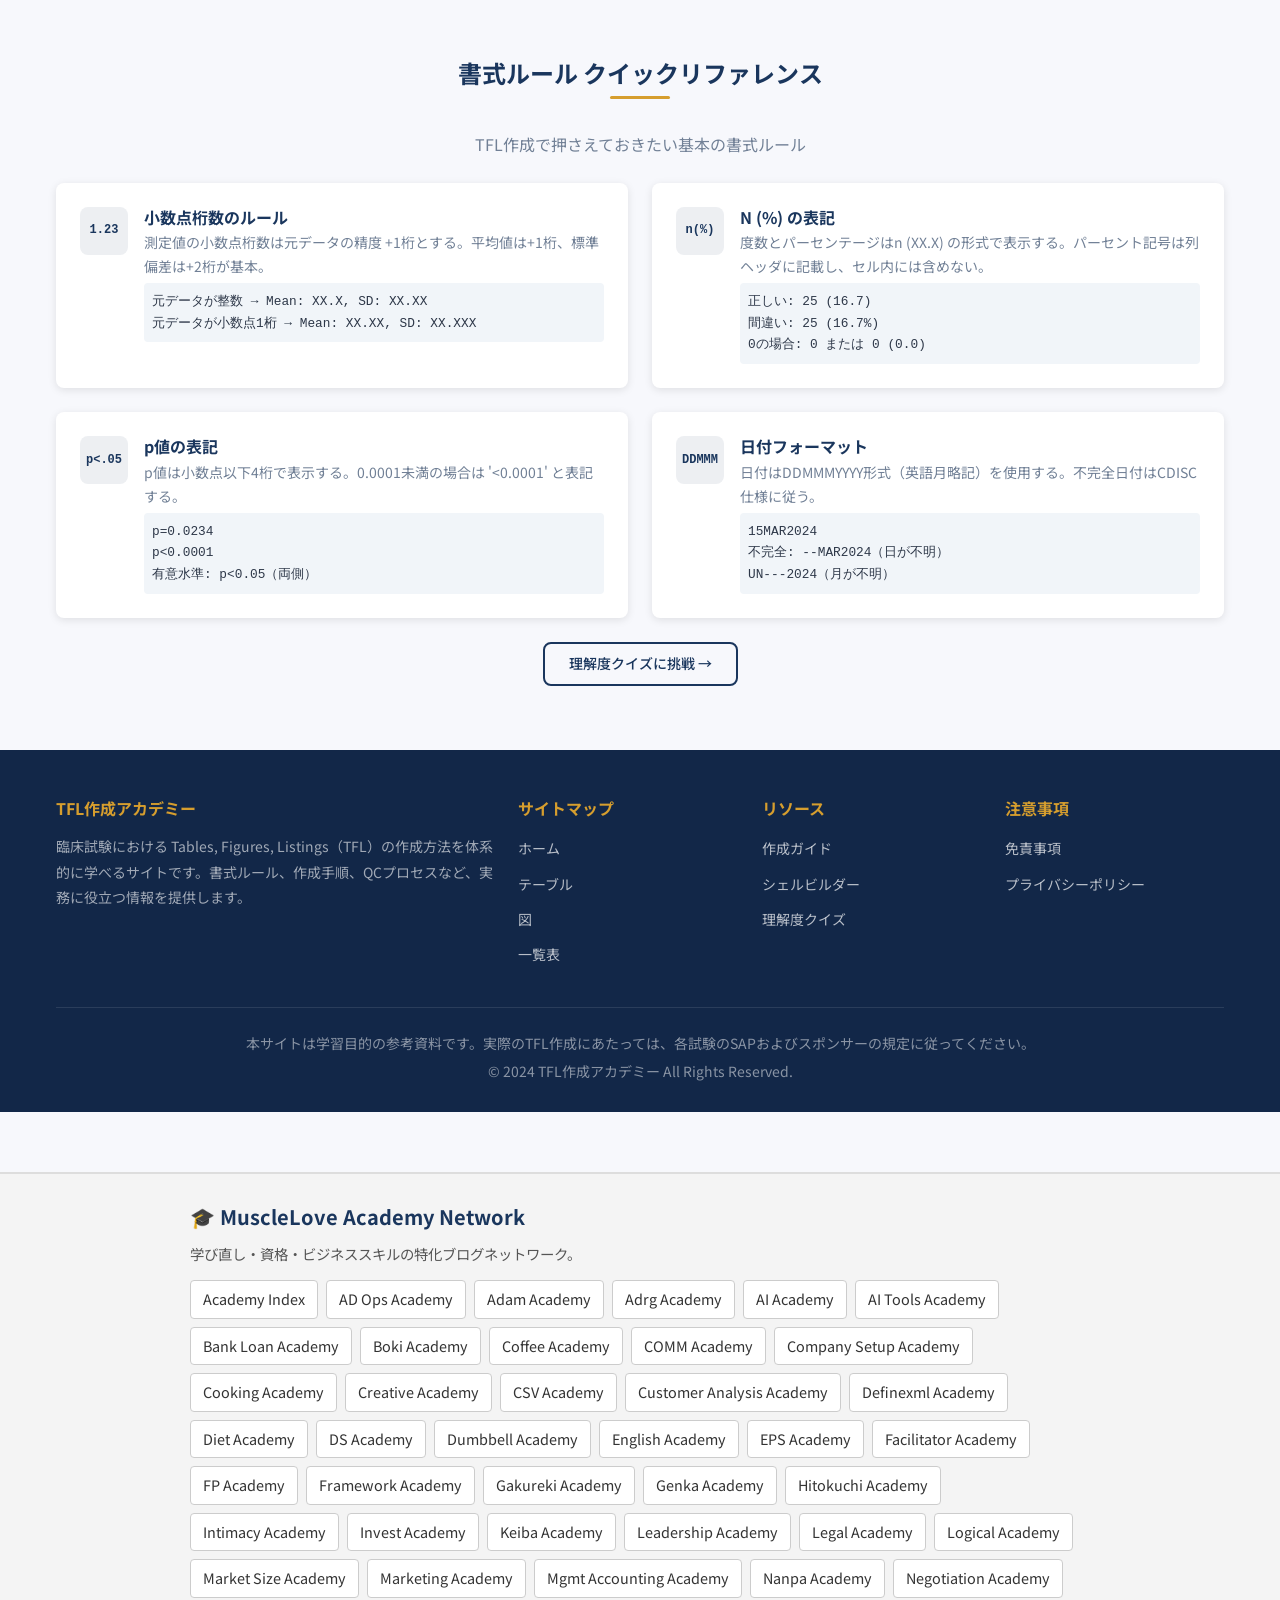
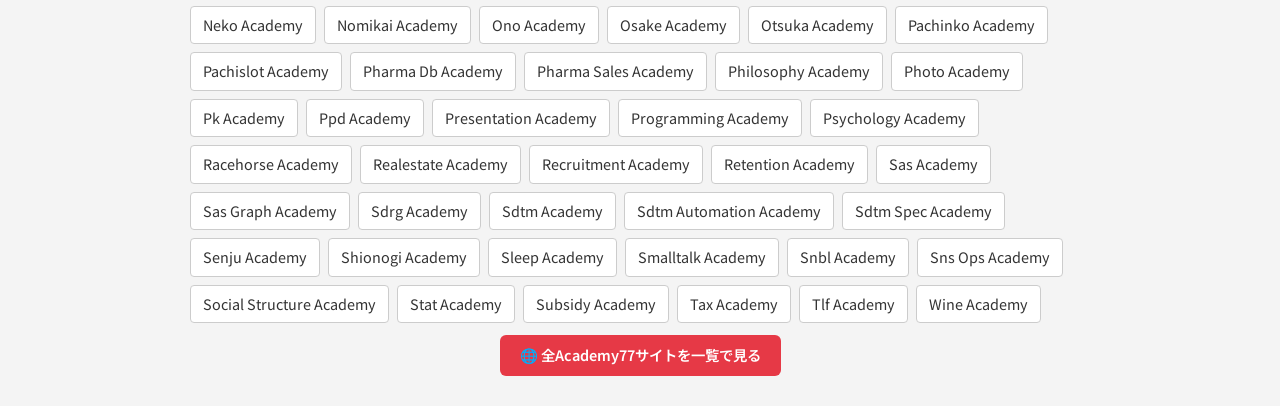
==== commit c921322c: "Add network portal button to footer" ====
--- a/index.html
+++ b/index.html
@@ -360,6 +360,11 @@
         <a href="https://musclelove-777.github.io/wine-academy/" style="padding:6px 12px;background:#fff;border:1px solid #ccc;border-radius:4px;text-decoration:none;color:#333;">Wine Academy</a>
     </div>
   </div>
-</footer>
+
+    <!-- __PORTAL_BUTTON__ -->
+    <div style="margin-top:12px;text-align:center;">
+      <a href="https://musclelove-777.github.io/network/academy/" style="display:inline-block;padding:8px 20px;background:#e63946;color:#fff;border-radius:6px;font-weight:600;text-decoration:none;">🌐 全Academy77サイトを一覧で見る</a>
+    </div>
+  </footer>
 </body>
 </html>
